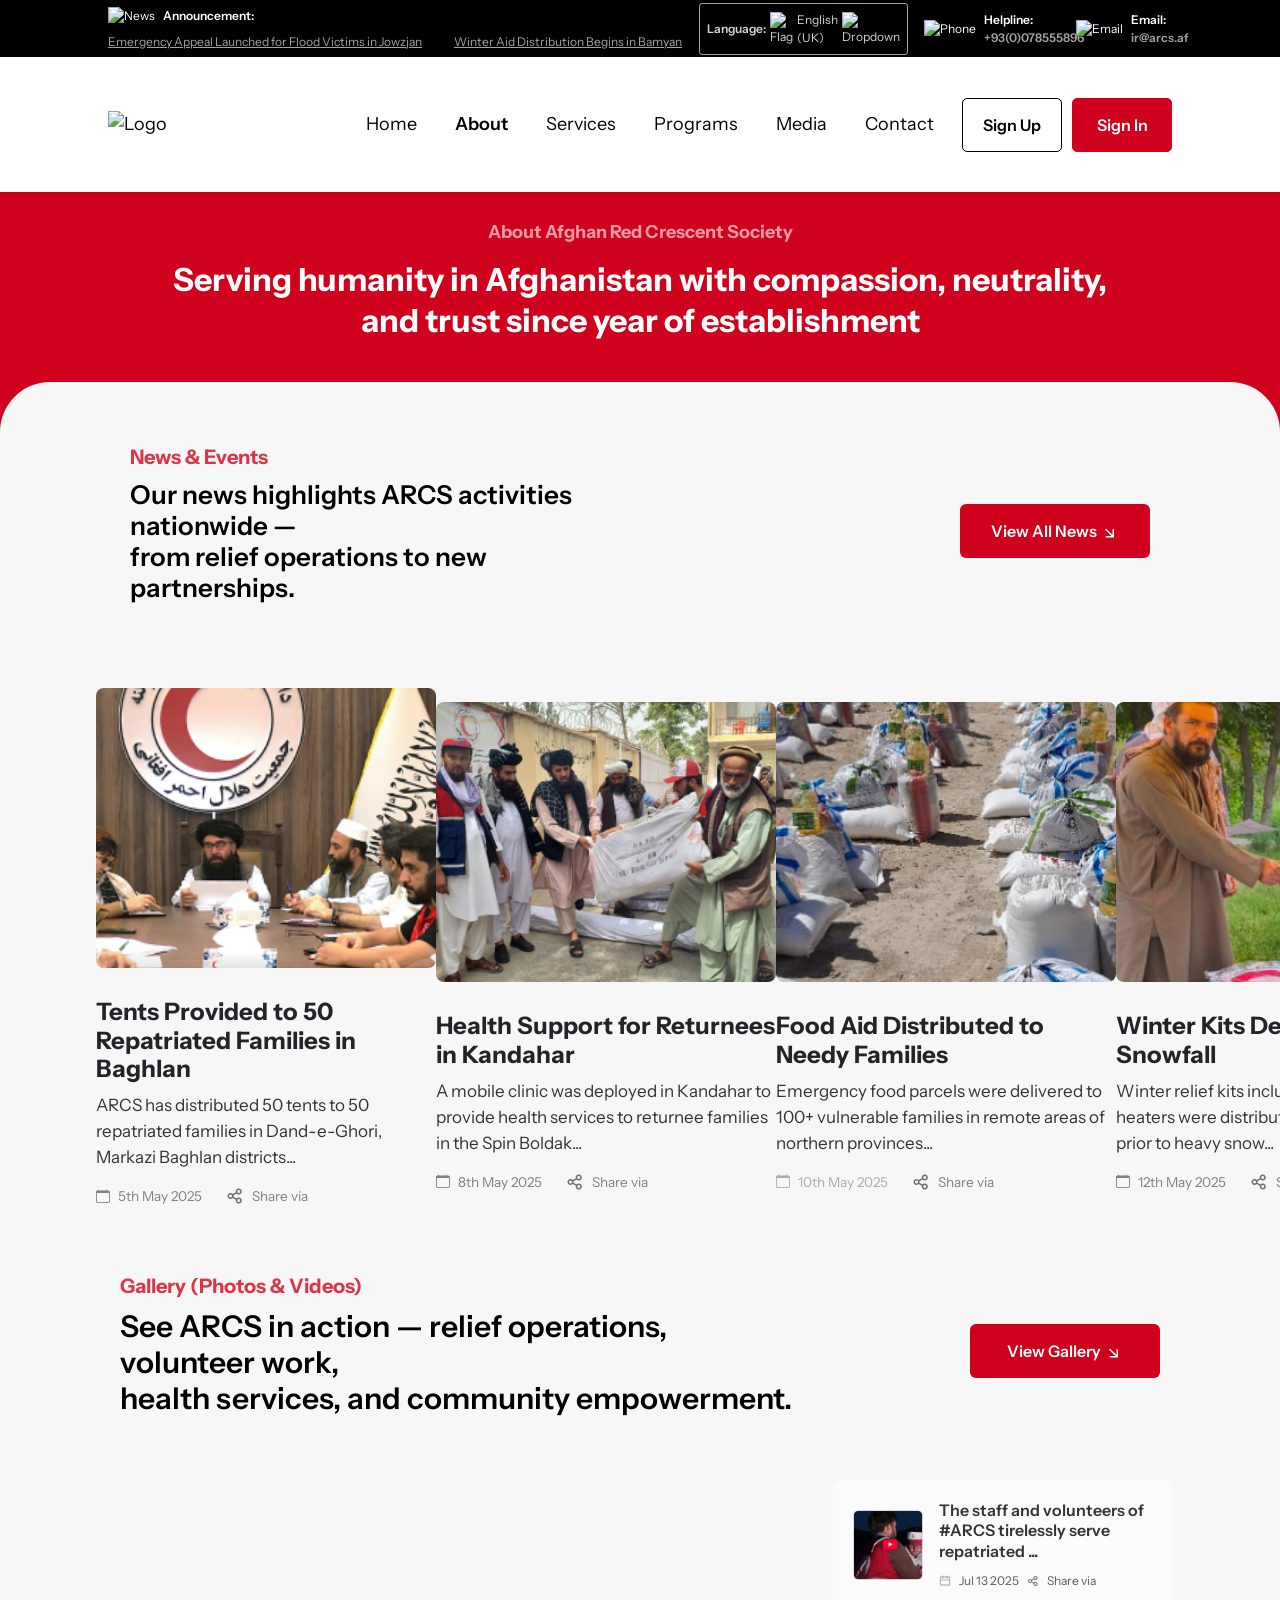
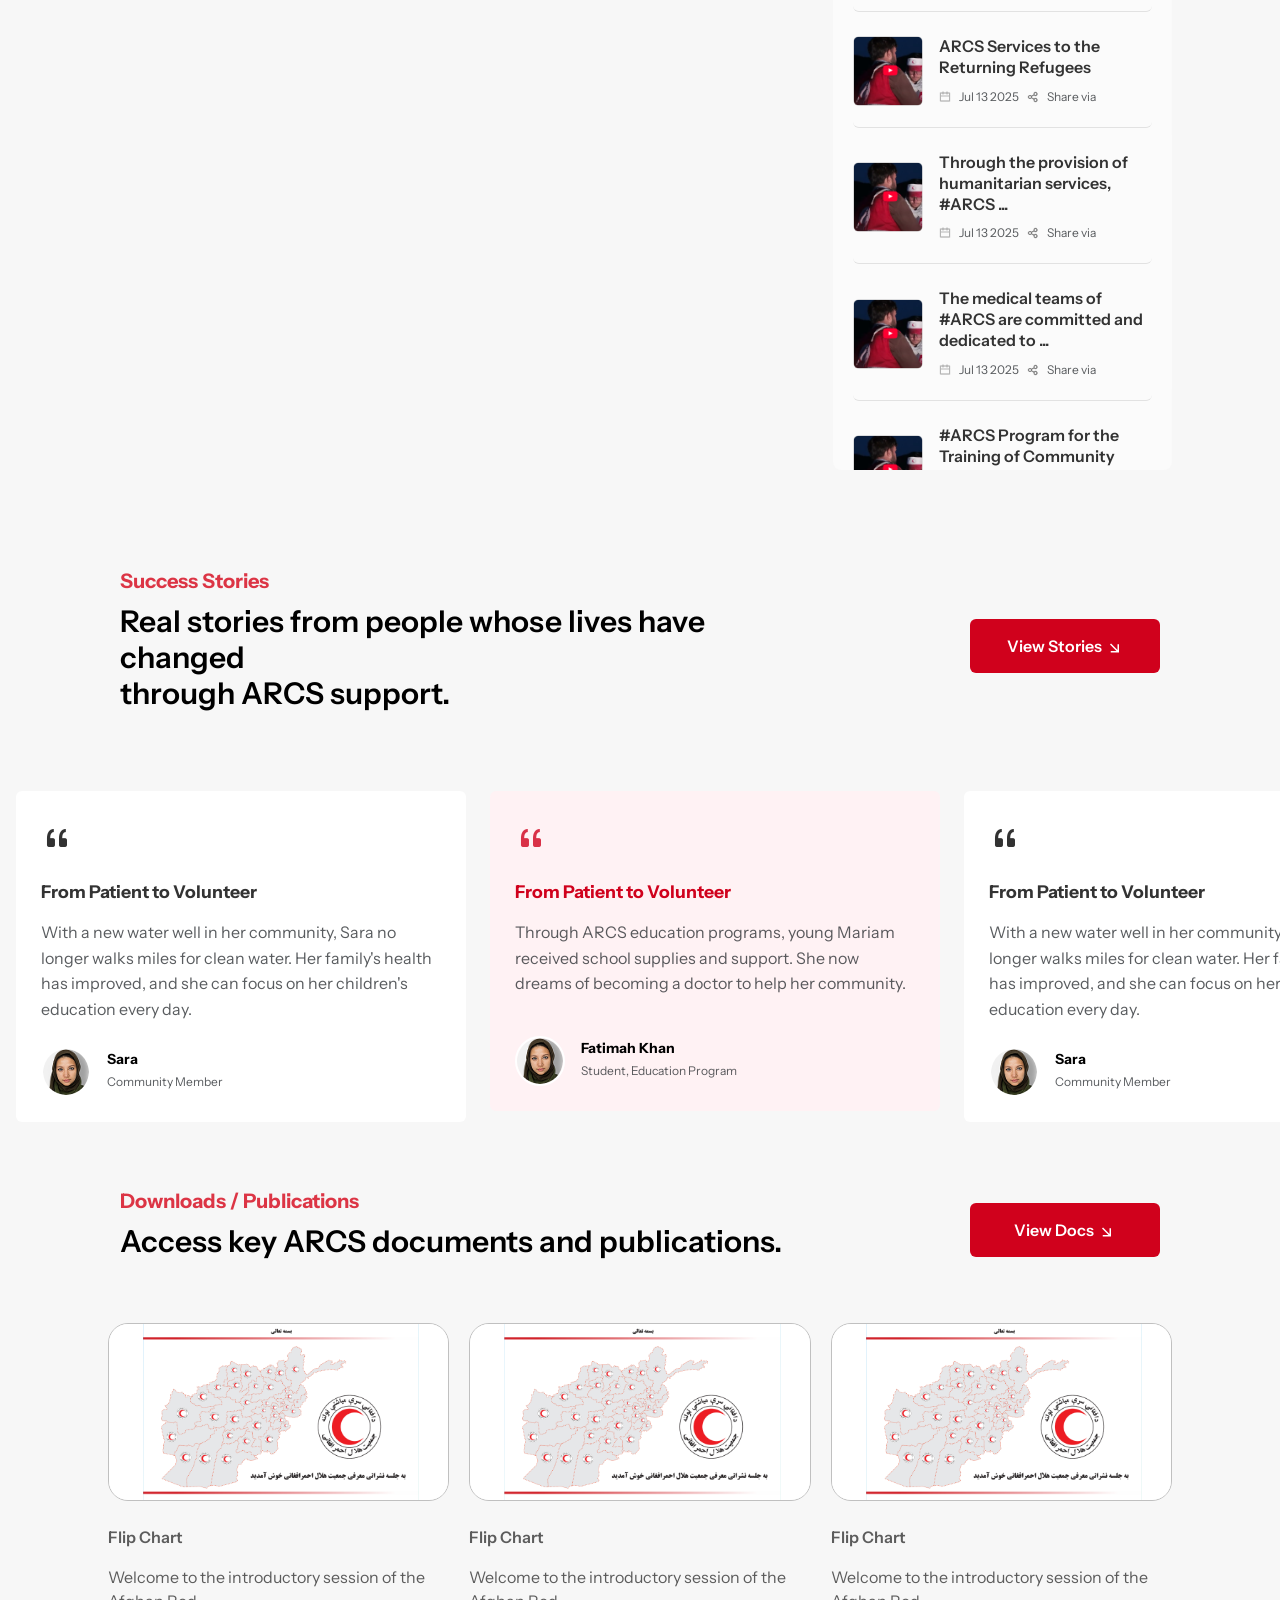
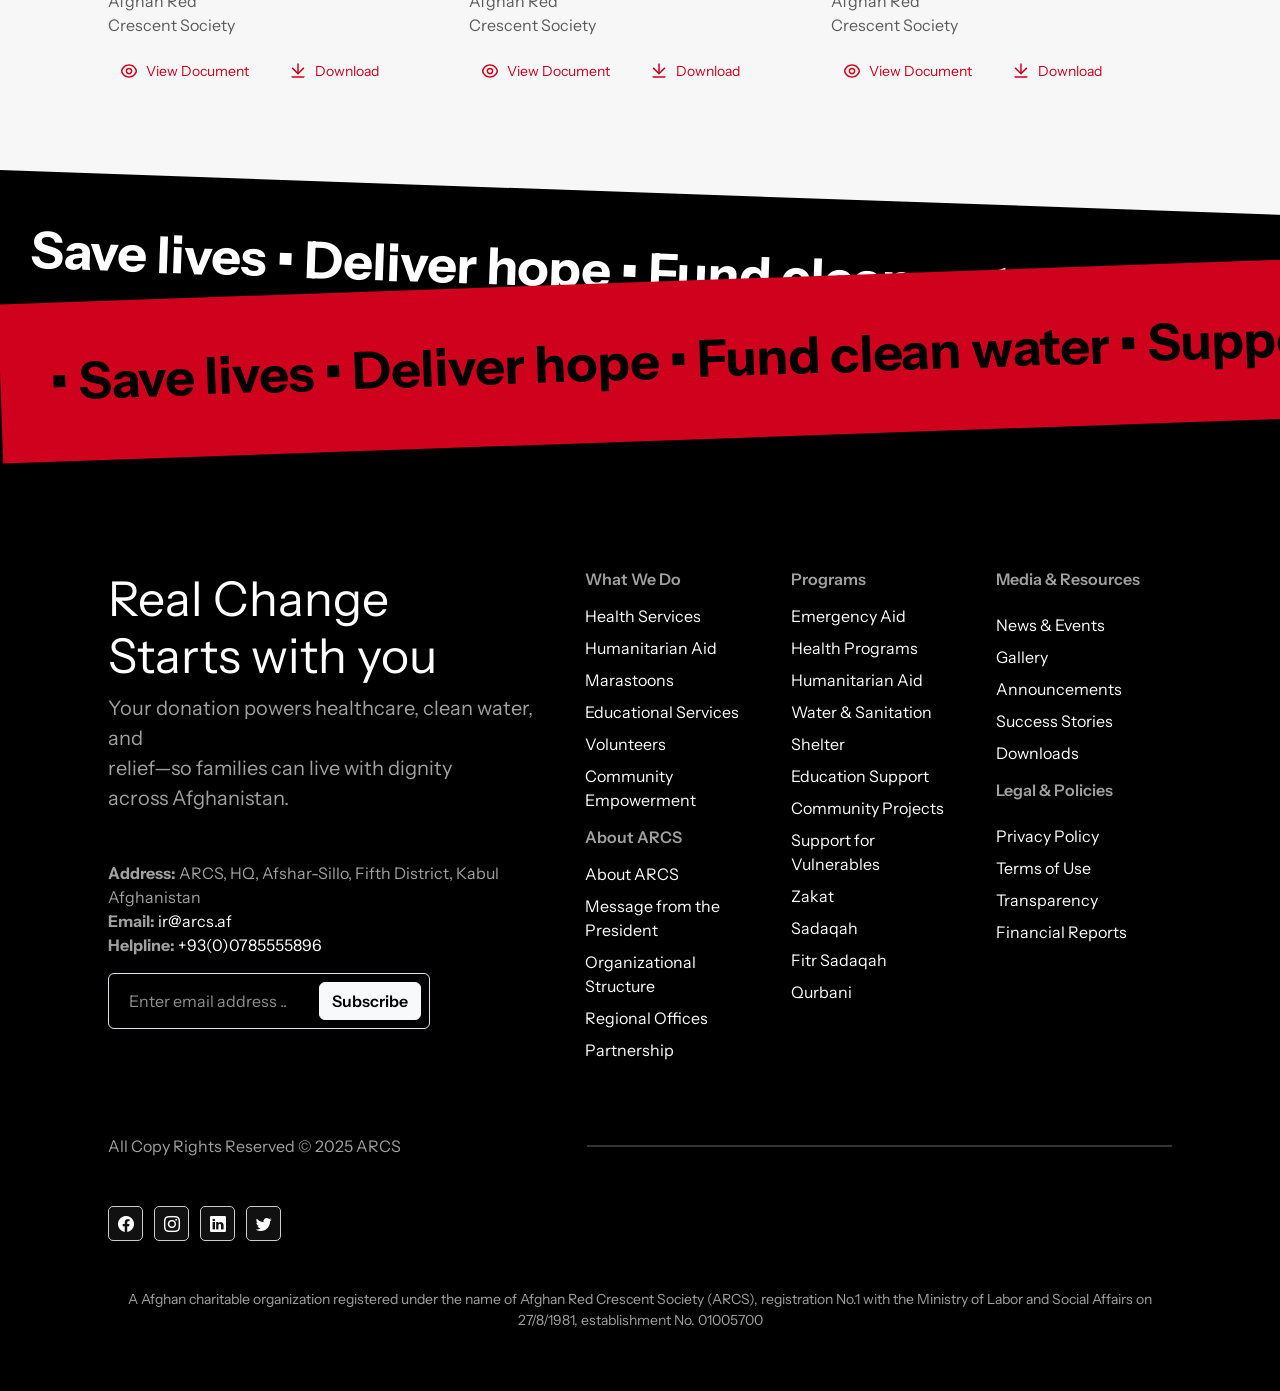
==== about/index.html @ 14c83dad "done" ====
<!DOCTYPE html>
<html lang="en">

<head>
    <meta charset="UTF-8">
    <meta name="viewport" content="width=device-width, initial-scale=1.0">
    <title>Media page</title>
    <link href="https://cdn.jsdelivr.net/npm/bootstrap@5.3.3/dist/css/bootstrap.min.css" rel="stylesheet" />
    <link href="https://cdn.jsdelivr.net/npm/bootstrap-icons@1.11.0/font/bootstrap-icons.css" rel="stylesheet" />
    <link rel="preconnect" href="https://fonts.googleapis.com" />
    <link rel="preconnect" href="https://fonts.gstatic.com" crossorigin />
    <link href="https://fonts.googleapis.com/css2?family=Instrument+Sans:ital,wght@0,400..700;1,400..700&display=swap"
        rel="stylesheet" />
    <link rel="stylesheet" href="style.css" />
</head>

<body>
    <!-- navbar starts here -->
    <!-- top black bar -->
    <div
      class="top-bar py-2 d-flex align-items-center justify-content-between text-white"
    >
      <div class="container">
        <div class="row align-items-center">
          <!-- Left - Announcements -->
          <div class="col-12 col-lg-7 mb-2 mb-lg-0">
            <div class="d-flex align-items-center flex-wrap gap-2">
              <img src="../icons/news.svg" alt="News" class="flex-shrink-0" />
              <span class="important flex-shrink-0">Announcement:</span>
              <div class="d-flex align-items-center flex-wrap gap-2">
                <a
                  class="text-decoration-underline text-nowrap"
                  style="color: #a2a2a2"
                  href="#"
                  >Emergency Appeal Launched for Flood Victims in Jowzjan</a
                >
                <img
                  src="../icons/Line 1.svg"
                  class="mx-2 d-none d-md-inline"
                  alt=""
                />
                <a
                  class="text-decoration-underline text-nowrap d-none d-md-inline"
                  style="color: #a2a2a2"
                  href="#"
                  >Winter Aid Distribution Begins in Bamyan</a
                >
              </div>
            </div>
          </div>

          <!-- Right - Contact & Language -->
          <div class="col-12 col-lg-5">
            <div
              class="d-flex flex-column flex-md-row justify-content-lg-end align-items-start align-items-md-center gap-2 gap-md-3"
            >
              <!-- Language Selector -->
              <div
                class="language dropdown-container d-flex align-items-center gap-1 order-1 order-md-1"
              >
                <span class="important">Language:</span>
                <img
                  src="../images/Flags.svg"
                  alt="Flag"
                  class="current-flag"
                />
                <span class="d-none d-sm-inline selected-language"
                  >English (UK)</span
                >
                <span class="d-sm-none selected-language-short">EN</span>
                <img
                  src="../icons/angle-down.svg"
                  alt="Dropdown"
                  class="dropdown-arrow"
                />

                <!-- Language Dropdown Options -->
                <div class="language-dropdown-options" style="display: none">
                  <div
                    class="language-option"
                    data-lang="en"
                    data-flag="../images/Flags.svg"
                    data-full="English (UK)"
                    data-short="EN"
                  >
                    <img src="../images/Flags.svg" alt="UK Flag" />
                    <span>English (UK)</span>
                  </div>
                  <div
                    class="language-option"
                    data-lang="en-us"
                    data-flag="../images/Flags.svg"
                    data-full="English (US)"
                    data-short="EN"
                  >
                    <img src="../images/Flags.svg" alt="US Flag" />
                    <span>English (US)</span>
                  </div>
                  <div
                    class="language-option"
                    data-lang="ps"
                    data-flag="../images/Flags.svg"
                    data-full="پښتو (Pashto)"
                    data-short="PS"
                  >
                    <img src="../images/Flags.svg" alt="Afghanistan Flag" />
                    <span>پښتو (Pashto)</span>
                  </div>
                  <div
                    class="language-option"
                    data-lang="fa"
                    data-flag="../images/Flags.svg"
                    data-full="فارسی (Dari)"
                    data-short="FA"
                  >
                    <img src="../images/Flags.svg" alt="Afghanistan Flag" />
                    <span>فارسی (Dari)</span>
                  </div>
                  <div
                    class="language-option"
                    data-lang="ar"
                    data-flag="../images/Flags.svg"
                    data-full="العربية (Arabic)"
                    data-short="AR"
                  >
                    <img src="../images/Flags.svg" alt="Arabic Flag" />
                    <span>العربية (Arabic)</span>
                  </div>
                  <div
                    class="language-option"
                    data-lang="ur"
                    data-flag="../images/Flags.svg"
                    data-full="اردو (Urdu)"
                    data-short="UR"
                  >
                    <img src="../images/Flags.svg" alt="Pakistan Flag" />
                    <span>اردو (Urdu)</span>
                  </div>
                </div>
              </div>

              <!-- Contact Info -->
              <div
                class="d-flex flex-column flex-sm-row gap-2 order-2 order-md-2"
              >
                <div class="d-flex align-items-center gap-2">
                  <img
                    src="../icons/phone.svg"
                    alt="Phone"
                    class="flex-shrink-0"
                  />
                  <span class="important">
                    <span class="d-none d-sm-inline">Helpline:</span>
                    <span class="d-sm-none">Tel:</span>
                    <span style="color: #a2a2a2">+93(0)078555896</span>
                  </span>
                </div>

                <div class="d-flex align-items-center gap-2">
                  <img
                    src="../icons/email.svg"
                    alt="Email"
                    class="flex-shrink-0"
                  />
                  <span class="important">
                    Email:
                    <span style="color: #a2a2a2">ir@arcs.af</span>
                  </span>
                </div>
              </div>
            </div>
          </div>
        </div>
      </div>
    </div>
    <!-- main navbar -->
    <nav class="navbar navbar-expand-lg bg-white shadow-sm">
      <div class="container">
        <!-- Left Logo -->
        <div class="navbar-container">
          <a class="navbar-brand" href="../index.html">
            <img src="../logos/main-logo.png" alt="Logo" height="65" />
          </a>

          <!-- Toggler (Mobile) -->
          <button
            class="navbar-toggler"
            type="button"
            data-bs-toggle="collapse"
            data-bs-target="#mainNavbar"
          >
            <span class="navbar-toggler-icon"></span>
          </button>

          <!-- Right Menu -->
          <div class="collapse navbar-collapse" id="mainNavbar">
            <ul class="navbar-nav" style="gap: 22px">
              <li class="nav-item">
                <a class="nav-link" href="../index.html">Home</a>
              </li>
              <li class="nav-item">
                <a class="nav-link fw-semibold" href="../about/index.html">About</a>
              </li>
              <li class="nav-item">
                <a class="nav-link" href="../services/index.html">Services</a>
              </li>
              <li class="nav-item">
                <a class="nav-link " href="../programs_list/index.html"
                  >Programs</a
                >
              </li>
              <li class="nav-item">
                <a class="nav-link " href="../media/index.html">Media</a>
              </li>
              <li class="nav-item">
                <a class="nav-link" href="#">Contact</a>
              </li>
            </ul>
            <div class="d-flex" style="gap: 10px; margin-left: 20px">
              <button class="sign-up-btn">Sign Up</button>
              <button class="sign-in-btn">Sign In</button>
            </div>
          </div>
        </div>
      </div>
    </nav>
    <!-- navbar ends here -->
    <!-- hero section starts here -->
    <section class="hero-section">
        <h2>About Afghan Red Crescent Society</h2>
        <h1>
          Serving humanity in Afghanistan with compassion, neutrality, <br>
and trust since year of establishment
        </h1>
        <div class="news-container">
            <div class="media-center-container">
                <div class="main container-fluid">
                    <div class="row align-items-center justify-content-between container mx-auto">
                        <!-- Left Text -->
                        <div class="col-md-6 " style="text-align: left;">
                            <span class="text-danger fw-bold" style="font-size: 20px;">News & Events</span>
                            <h2 class="fw-semibold mt-2 text-black" style="font-size: 32px;">
                                Our news highlights ARCS activities nationwide — <br> from relief operations to new
                                partnerships.
                            </h2>
                        </div>
                        <!-- Right Buttons -->
                        <div class="col-md-6 d-flex justify-content-md-end gap-2 mt-3 mt-md-0">
                            <button class="btn text-white-50 fw-semibold"
                                style="width: 190px; padding: 14px; background-color: #d0011c;">
                                <a href="../detail/index.html" class="text-decoration-none text-white">View All News
                                    <img src="../icons/arrow-right-down.svg" alt=""> </a>
                            </button>
                        </div>
                    </div>
                </div>
            </div>
    <div class="container-fluid card-container-wrapper">
      <div class="card-container">
        <!-- Card 1 -->
        <div class="card">
          <img src="../images/media-1.png" class="card-img-top" alt="News Image" />
          <div class="card-body">
            <h5 class="card-title">
              Tents Provided to 50 Repatriated Families in Baghlan
            </h5>
            <p class="card-text">
              ARCS has distributed 50 tents to 50 repatriated families in
              Dand-e-Ghori, Markazi Baghlan districts...
            </p>
            <div class="d-flex gap-4 small-text mt-3">
              <span class="d-flex align-items-center gap-2"><i class="bi bi-calendar"></i> 5th May 2025</span>
              <a href="#" class="text-decoration-none small-text d-flex gap-2 align-items-center"><img
                  src="../images/share.png" alt=""> Share via</a>
            </div>
          </div>
        </div>

        <!-- Duplicate the card content as needed -->

        <!-- Card 2 -->
        <div class="card">
          <img src="../images/Frame 60.png" class="card-img-top" alt="News Image" />
          <div class="card-body">
            <h5 class="card-title">Health Support for Returnees in Kandahar</h5>
            <p class="card-text">
              A mobile clinic was deployed in Kandahar to provide health
              services to returnee families in the Spin Boldak...
            </p>
            <div class="d-flex gap-4 small-text mt-3">
              <span class="d-flex align-items-center gap-2"><i class="bi bi-calendar"></i> 8th May 2025</span>
              <a href="#" class="text-decoration-none small-text d-flex gap-2 align-items-center"><img
                  src="../images/share.png" alt=""> Share via</a>
            </div>
          </div>
        </div>

        <!-- Card 3 -->
        <div class="card">
          <img src="../images/media-3.png" class="card-img-top" alt="News Image" />
          <div class="card-body">
            <h5 class="card-title">Food Aid Distributed to Needy Families</h5>
            <p class="card-text">
              Emergency food parcels were delivered to 100+ vulnerable families
              in remote areas of northern provinces...
            </p>
            <div class="d-flex gap-4 small-text mt-3 text-card">
              <span class="d-flex align-items-center gap-2"><i class="bi bi-calendar"></i> 10th May 2025</span>
              <a href="#" class="text-decoration-none small-text d-flex gap-2 align-items-center"><img
                  src="../images/share.png" alt=""> Share via</a>
            </div>
          </div>
        </div>

        <!-- Card 4 -->
        <div class="card">
          <img src="../images/media-4.png" class="card-img-top" alt="News Image" />
          <div class="card-body">
            <h5 class="card-title">Winter Kits Delivered Before Snowfall</h5>
            <p class="card-text">
              Winter relief kits including blankets and heaters were distributed
              in high-risk regions prior to heavy snow...
            </p>
            <div class="d-flex gap-4 small-text mt-3">
              <span class="d-flex align-items-center gap-2"><i class="bi bi-calendar"></i> 12th May 2025</span>
              <a href="#" class="text-decoration-none small-text d-flex gap-2 align-items-center"><img
                  src="../images/share.png" alt=""> Share via</a>
            </div>
          </div>
        </div>
      </div>
    </div>
            <div class="row align-items-center justify-content-between container mx-auto mt-5">
                <!-- Left Text -->
                <div class="col-md-8" style="text-align: left;">
                    <span class="text-danger fw-bold" style="font-size: 20px;">Gallery (Photos & Videos)</span>
                    <h2 class="fw-semibold mt-2 text-black" style="font-size: 32px;">
                        See ARCS in action — relief operations, volunteer work, <br> health services, and community
                        empowerment.
                    </h2>
                </div>
                <!-- Right Buttons -->
                <div class="col-md-4 d-flex justify-content-md-end gap-2 mt-3 mt-md-0">
                    <button class="btn text-white-50 fw-semibold"
                        style="width: 190px; padding: 14px; background-color: #d0011c;">
                        <a href="../detail/index.html" class="text-decoration-none text-white">View Gallery
                            <img src="../icons/arrow-right-down.svg" alt=""> </a>
                    </button>
                </div>
            </div>
         <!-- Video and Related Content Section -->
    <section class="video-section py-5">
      <div class="container">
        <div class="row g-4">
          <!-- Main Video -->
          <div class="col-lg-8 col-md-12 mb-4">
            <div class="video-container position-relative">
              <div class="ratio ratio-16x9">
                <iframe style="height: 555px" src=https://www.youtube.com/embed/42ul8XGl2P4?si=TTfXEh87MPwJ25SY?t=10 "
                  title=" YouTube video player" frameborder="0"
                  allow="accelerometer; autoplay; clipboard-write; encrypted-media; gyroscope; picture-in-picture; web-share"
                  referrerpolicy="strict-origin-when-cross-origin" allowfullscreen></iframe>
              </div>
            </div>
          </div>

          <!-- Related Videos Sidebar -->
          <div class="col-lg-4 col-md-12">
            <div class="related-videos">

              <!-- Video Items Container - Horizontal scroll on mobile -->
              <div class="video-items-container">
                <div class="d-lg-block d-flex flex-nowrap overflow-auto pb-2 video-res">
                  <!-- Video Item 1 -->
                  <div class="video-item d-flex mb-3 rounded flex-shrink-0 me-3 me-lg-0" style="min-width: 280px">
                    <div class="video-thumbnail me-3 flex-shrink-0">
                      <img src="../images/video-section.png" alt="ARCS Staff" class="rounded"
                        style="width: 83px; height: 83px; object-fit: cover" />
                    </div>
                    <div class="video-info flex-grow-1">
                      <h6 class="mb-1 fw-bold" style="font-size: 20px;">
                        The staff and volunteers of #ARCS tirelessly serve
                        repatriated ...
                      </h6>
                      <div class="d-flex align-items-center text-muted small">
                        <span class="me-2 d-flex align-items-center gap-2"><img src="../images/calendar2.png" alt="">
                          Jul
                          13
                          2025</span>
                        <span class="d-flex align-items-center gap-2"><img src="../images/share.png" alt=""> Share
                          via</span>
                      </div>
                    </div>
                  </div>

                  <!-- Video Item 2 -->
                  <div class="video-item d-flex mb-3 rounded flex-shrink-0 me-3 me-lg-0" style="min-width: 280px">
                    <div class="video-thumbnail me-3 flex-shrink-0">
                      <img src="../images/video-section.png" alt="ARCS Services" class="rounded"
                        style="width: 83px; height: 83px; object-fit: cover" />
                    </div>
                    <div class="video-info flex-grow-1">
                      <h6 class="mb-1 fw-bold" style="font-size: 20px;">
                        ARCS Services to the Returning Refugees
                      </h6>
                      <div class="d-flex align-items-center text-muted small">
                        <span class="me-2 d-flex align-items-center gap-2"><img src="../images/calendar2.png" alt="">
                          Jul
                          13
                          2025</span>
                        <span class="d-flex align-items-center gap-2"><img src="../images/share.png" alt=""> Share
                          via</span>
                      </div>
                    </div>
                  </div>

                  <!-- Video Item 3 -->
                  <div class="video-item d-flex mb-3 rounded flex-shrink-0 me-3 me-lg-0" style="min-width: 280px">
                    <div class="video-thumbnail me-3 flex-shrink-0">
                      <img src="../images/video-section.png" alt="Humanitarian Services" class="rounded"
                        style="width: 83px; height: 83px; object-fit: cover" />
                    </div>
                    <div class="video-info flex-grow-1">
                      <h6 class="mb-1 fw-bold" style="font-size: 20px;">
                        Through the provision of humanitarian services, #ARCS
                        ...
                      </h6>
                      <div class="d-flex align-items-center text-muted small">
                        <span class="me-2 d-flex align-items-center gap-2"><img src="../images/calendar2.png" alt="">
                          Jul
                          13
                          2025</span>
                        <span class="d-flex align-items-center gap-2"><img src="../images/share.png" alt=""> Share
                          via</span>
                      </div>
                    </div>
                  </div>

                  <!-- Video Item 4 -->
                  <div class="video-item d-flex mb-3 rounded flex-shrink-0 me-3 me-lg-0" style="min-width: 280px">
                    <div class="video-thumbnail me-3 flex-shrink-0">
                      <img src="../images/video-section.png" alt="Medical Teams" class="rounded"
                        style="width: 83px; height: 83px; object-fit: cover" />
                    </div>
                    <div class="video-info flex-grow-1">
                      <h6 class="mb-1 fw-bold" style="font-size: 20px;">
                        The medical teams of #ARCS are committed and dedicated
                        to ...
                      </h6>
                      <div class="d-flex align-items-center text-muted small">
                        <span class="me-2 d-flex align-items-center gap-2"><img src="../images/calendar2.png" alt="">
                          Jul
                          13
                          2025</span>
                        <span class="d-flex align-items-center gap-2"><img src="../images/share.png" alt=""> Share
                          via</span>
                      </div>
                    </div>
                  </div>

                  <!-- Video Item 5 -->
                  <div class="video-item d-flex mb-3 rounded flex-shrink-0 me-3 me-lg-0" style="min-width: 280px">
                    <div class="video-thumbnail me-3 flex-shrink-0">
                      <img src="../images/video-section.png" alt="ARCS Program" class="rounded"
                        style="width: 83px; height: 83px; object-fit: cover" />
                    </div>
                    <div class="video-info flex-grow-1">
                      <h6 class="mb-1 fw-bold" style="font-size: 20px;">
                        #ARCS Program for the Training of Community Health ...
                      </h6>
                      <div class="d-flex align-items-center text-muted small">
                        <span class="me-2 d-flex align-items-center gap-2"><img src="../images/calendar2.png" alt="">
                          Jul
                          13
                          2025</span>
                        <span class="d-flex align-items-center gap-2"><img src="../images/share.png" alt=""> Share
                          via</span>
                      </div>
                    </div>
                  </div>
                </div>
              </div>
            </div>
          </div>
        </div>
      </div>
    </section>
    <!-- Video and Related Content Section Ends Here -->
            <div class="row align-items-center justify-content-between container mx-auto mt-5">
                <!-- Left Text -->
                <div class="col-md-8" style="text-align: left;">
                    <span class="text-danger fw-bold" style="font-size: 20px;">Success Stories</span>
                    <h2 class="fw-semibold mt-2 text-black" style="font-size: 32px;">
                        Real stories from people whose lives have changed <br> through ARCS support.
                    </h2>
                </div>
                <!-- Right Buttons -->
                <div class="col-md-4 d-flex justify-content-md-end gap-2">
                    <button class="btn text-white-50 fw-semibold"
                        style="width: 190px; padding: 14px; background-color: #d0011c;">
                        <a href="../detail/index.html" class="text-decoration-none text-white">View Stories
                            <img src="../icons/arrow-right-down.svg" alt=""> </a>
                    </button>
                </div>
            </div>
            <div class="stories-container-wrapper mt-5">
                <div class="stories-container">
                    <!-- Story 3 -->
                    <div
                        class="story-card h-100 p-4 bg-white rounded d-flex align-items-start justify-content-between flex-column">
                        <div class="quote-icon mb-3">
                            <i class="bi bi-quote" style="font-size: 2rem"></i>
                        </div>
                        <h5 class="fw-bold mb-3">From Patient to Volunteer</h5>
                        <p class="text-muted mb-4 fs-5">
                            With a new water well in her community, Sara no longer walks miles
                            for clean water. Her family's health has improved, and she can
                            focus on her children's education every day.
                        </p>
                        <div class="d-flex align-items-center">
                            <div class="profile-img me-3">
                                <img src="../images/review.png" alt="Sara" class="rounded-circle"
                                    style="width: 50px; height: 50px; object-fit: cover" />
                            </div>
                            <div>
                                <h6 class="mb-0 fw-bold fs-5">Sara</h6>
                                <small class="text-muted">Community Member</small>
                            </div>
                        </div>
                    </div>

                    <!-- Story 4 -->
                    <div
                        class="story-card active-story h-100 p-4 bg-white rounded d-flex align-items-start justify-content-between flex-column">
                        <div>
                            <div class="quote-icon mb-3">
                                <i class="bi bi-quote" style="font-size: 2rem; color: #d0011c"></i>
                            </div>
                            <h5 class="fw-bold mb-3" style="color: #d0011c">
                                From Patient to Volunteer
                            </h5>
                            <p class="text-muted mb-4 fs-5">
                                Through ARCS education programs, young Mariam received school
                                supplies and support. She now dreams of becoming a doctor to
                                help her community.
                            </p>
                        </div>
                        <div class="d-flex align-items-center">
                            <div class="profile-img me-3">
                                <img src="../images/review.png" alt="Mariam" class="rounded-circle"
                                    style="width: 50px; height: 50px; object-fit: cover" />
                            </div>
                            <div>
                                <h6 class="mb-0 fw-bold fs-5">Fatimah Khan</h6>
                                <small class="text-muted">Student, Education Program</small>
                            </div>
                        </div>
                    </div>
                        <div
                        class="story-card h-100 p-4 bg-white rounded d-flex align-items-start justify-content-between flex-column">
                        <div class="quote-icon mb-3">
                            <i class="bi bi-quote" style="font-size: 2rem"></i>
                        </div>
                        <h5 class="fw-bold mb-3">From Patient to Volunteer</h5>
                        <p class="text-muted mb-4 fs-5">
                            With a new water well in her community, Sara no longer walks miles
                            for clean water. Her family's health has improved, and she can
                            focus on her children's education every day.
                        </p>
                        <div class="d-flex align-items-center">
                            <div class="profile-img me-3">
                                <img src="../images/review.png" alt="Sara" class="rounded-circle"
                                    style="width: 50px; height: 50px; object-fit: cover" />
                            </div>
                            <div>
                                <h6 class="mb-0 fw-bold fs-5">Sara</h6>
                                <small class="text-muted">Community Member</small>
                            </div>
                        </div>
                    </div>
                        <div
                        class="story-card h-100 p-4 bg-white rounded d-flex align-items-start justify-content-between flex-column">
                        <div class="quote-icon mb-3">
                            <i class="bi bi-quote" style="font-size: 2rem"></i>
                        </div>
                        <h5 class="fw-bold mb-3">From Patient to Volunteer</h5>
                        <p class="text-muted mb-4 fs-5">
                            With a new water well in her community, Sara no longer walks miles
                            for clean water. Her family's health has improved, and she can
                            focus on her children's education every day.
                        </p>
                        <div class="d-flex align-items-center">
                            <div class="profile-img me-3">
                                <img src="../images/review.png" alt="Sara" class="rounded-circle"
                                    style="width: 50px; height: 50px; object-fit: cover" />
                            </div>
                            <div>
                                <h6 class="mb-0 fw-bold fs-5">Sara</h6>
                                <small class="text-muted">Community Member</small>
                            </div>
                        </div>
                    </div>
                </div>
            </div>
            <div class="row align-items-center justify-content-between container mx-auto mt-5">
                <!-- Left Text -->
                <div class="col-md-8" style="text-align: left;">
                    <span class="text-danger fw-bold" style="font-size: 20px;">Downloads / Publications</span>
                    <h2 class="fw-semibold mt-2 text-black" style="font-size: 32px;">
                        Access key ARCS documents and publications.
                    </h2>
                </div>
                <!-- Right Buttons -->
                <div class="col-md-4 d-flex justify-content-md-end gap-2 ">
                    <button class="btn text-white-50 fw-semibold"
                        style="width: 190px; padding: 14px; background-color: #d0011c;">
                        <a href="../detail/index.html" class="text-decoration-none text-white">View Docs
                            <img src="../icons/arrow-right-down.svg" alt=""> </a>
                    </button>
                </div>
            </div>
            <div class="downloads-container container d-flex justify-content-between mt-5" style="text-align: left;">
                <div class="downloads-card">
                    <img src="../images/downloads-1.png" alt="">
                    <p class="fw-semibold mt-4" style="font-size: 20px;color: #5C5C5C;">Flip Chart</p>
                    <p style="font-size: 18px;color: #5C5C5C;">Welcome to the introductory session of the Afghan Red
                        <br> Crescent
                        Society
                    </p>
                    <div class="d-flex gap-3">
                        <button class="bg-transparent border-0 d-flex align-items-center gap-2"
                            style="color: #d0011c;"><img src="../icons/eye.svg" alt=""> View Document</button>
                        <button class="bg-transparent border-0 d-flex align-items-center gap-2"
                            style="color: #d0011c;"><img src="../icons/download2.svg" alt=""> Download</button>
                    </div>
                </div>
                <div class="downloads-card">
                    <img src="../images/downloads-1.png" alt="">
                    <p class="fw-semibold mt-4" style="font-size: 20px;color: #5C5C5C;">Flip Chart</p>
                    <p style="font-size: 18px;color: #5C5C5C;">Welcome to the introductory session of the Afghan Red
                        <br> Crescent
                        Society
                    </p>
                    <div class="d-flex gap-3">
                        <button class="bg-transparent border-0 d-flex align-items-center gap-2"
                            style="color: #d0011c;"><img src="../icons/eye.svg" alt=""> View Document</button>
                        <button class="bg-transparent border-0 d-flex align-items-center gap-2"
                            style="color: #d0011c;"><img src="../icons/download2.svg" alt=""> Download</button>
                    </div>
                </div>
                <div class="downloads-card">
                    <img src="../images/downloads-1.png" alt="">
                    <p class="fw-semibold mt-4" style="font-size: 20px;color: #5C5C5C;">Flip Chart</p>
                    <p style="font-size: 18px;color: #5C5C5C;">Welcome to the introductory session of the Afghan Red
                        <br> Crescent
                        Society
                    </p>
                    <div class="d-flex gap-3">
                        <button class="bg-transparent border-0 d-flex align-items-center gap-2"
                            style="color: #d0011c;"><img src="../icons/eye.svg" alt=""> View Document</button>
                        <button class="bg-transparent border-0 d-flex align-items-center gap-2"
                            style="color: #d0011c;"><img src="../icons/download2.svg" alt=""> Download</button>
                    </div>
                </div>
            </div>
        </div>
    </section>
    <!-- hero section ends here -->
    <!-- footer section starts here -->
    <footer>
        <div class="black">
            <p class="fw-bolder">
                Save lives • Deliver hope • Fund clean water • Support
            </p>
        </div>
        <div class="red">
            <p class="fw-bolder">
                • Save lives • Deliver hope • Fund clean water • Support
            </p>
        </div>
        <div class="container">
            <div class="row gap-4 mb-5">
                <!-- Left Text -->
                <div class="col-lg-5 mb-4 h-100">
                    <h3 class="fw-normal fs-48">
                        Real Change <br />
                        Starts with you
                    </h3>
                    <p class="fs-5 mb-1" style="color: #a0a0a0">
                        Your donation powers healthcare, clean water, and <br />
                        relief—so families can live with dignity<br />
                        across Afghanistan.
                    </p>
                    <div class="mt-5">
                        <p style="color: #a0a0a0">
                            <strong>Address:</strong> ARCS, HQ, Afshar-Sillo, Fifth
                            District, Kabul Afghanistan
                        </p>
                        <p><strong style="color: #a0a0a0">Email:</strong> ir@arcs.af</p>
                        <p>
                            <strong style="color: #a0a0a0">Helpline:</strong>
                            +93(0)0785555896
                        </p>
                    </div>
                    <form class="d-flex mt-3 border p-2 rounded w-75">
                        <input type="email" class="form-control border-0 bg-transparent text-light subscribe-input f-in"
                            placeholder="Enter email address .." />
                        <button class="btn btn-light ms-2 fw-semibold">Subscribe</button>
                    </form>
                </div>

                <!-- Links -->
                <div class="col-lg-2 col-md-6">
                    <div class="mb-8">
                        <h5>What We Do</h5>
                        <ul class="list-unstyled">
                            <li class="mt-2"><a href="#">Health Services</a></li>
                            <li class="mt-2"><a href="#">Humanitarian Aid</a></li>
                            <li class="mt-2"><a href="#">Marastoons</a></li>
                            <li class="mt-2"><a href="#">Educational Services</a></li>
                            <li class="mt-2"><a href="#">Volunteers</a></li>
                            <li class="mt-2"><a href="#">Community Empowerment</a></li>
                        </ul>
                    </div>

                    <div class="mb-4">
                        <h5>About ARCS</h5>
                        <ul class="list-unstyled">
                            <li class="mt-2"><a href="#">About ARCS</a></li>
                            <li class="mt-2"><a href="#">Message from the President</a></li>
                            <li class="mt-2"><a href="#">Organizational Structure</a></li>
                            <li class="mt-2"><a href="#">Regional Offices</a></li>
                            <li class="mt-2"><a href="#">Partnership</a></li>
                        </ul>
                    </div>
                </div>

                <div class="col-lg-2 col-md-6 mb-4">
                    <h5>Programs</h5>
                    <ul class="list-unstyled">
                        <li class="mt-2"><a href="#">Emergency Aid</a></li>
                        <li class="mt-2"><a href="#">Health Programs</a></li>
                        <li class="mt-2"><a href="#">Humanitarian Aid</a></li>
                        <li class="mt-2"><a href="#">Water & Sanitation</a></li>
                        <li class="mt-2"><a href="#">Shelter</a></li>
                        <li class="mt-2"><a href="#">Education Support</a></li>
                        <li class="mt-2"><a href="#">Community Projects</a></li>
                        <li class="mt-2"><a href="#">Support for Vulnerables</a></li>
                        <li class="mt-2"><a href="#">Zakat</a></li>
                        <li class="mt-2"><a href="#">Sadaqah</a></li>
                        <li class="mt-2"><a href="#">Fitr Sadaqah</a></li>
                        <li class="mt-2"><a href="#">Qurbani</a></li>
                    </ul>
                </div>

                <div class="col-lg-2 col-md-6">
                    <h5 class="mb-4">Media & Resources</h5>
                    <ul class="list-unstyled mb-8">
                        <li class="mt-2"><a href="#">News & Events</a></li>
                        <li class="mt-2"><a href="#">Gallery</a></li>
                        <li class="mt-2"><a href="#">Announcements</a></li>
                        <li class="mt-2"><a href="#">Success Stories</a></li>
                        <li class="mt-2"><a href="#">Downloads</a></li>
                    </ul>
                    <h5 class="mb-4">Legal & Policies</h5>
                    <ul class="list-unstyled">
                        <li class="mt-2"><a href="#">Privacy Policy</a></li>
                        <li class="mt-2"><a href="#">Terms of Use</a></li>
                        <li class="mt-2"><a href="#">Transparency</a></li>
                        <li class="mt-2"><a href="#">Financial Reports</a></li>
                    </ul>
                </div>
            </div>

            <!-- Bottom -->
            <div class="footer-bottom d-flex justify-content-between align-items-center flex-wrap mt-">
                <div class="d-flex w-100 align-items-center justify-content-between flex-wrap gap-5">
                    <p class="mb-0" style="color: #a0a0a0">
                        All Copy Rights Reserved © 2025 ARCS
                    </p>
                    <div class="footer-bottom-line"></div>
                    <div class="social-icons">
                        <a href="#"><i class="bi bi-facebook"></i></a>
                        <a href="#"><i class="bi bi-instagram"></i></a>
                        <a href="#"><i class="bi bi-linkedin"></i></a>
                        <a href="#"><i class="bi bi-twitter"></i></a>
                    </div>
                </div>
            </div>
            <p style="color: #a0a0a0" class="mt-5 small text-center">
                A Afghan charitable organization registered under the name of Afghan
                Red Crescent Society (ARCS), registration No.1 with the Ministry of
                Labor and Social Affairs on 27/8/1981, establishment No. 01005700
            </p>
        </div>
    </footer>
    <!-- footer section ends here -->
</body>

</html>
---- about/style.css ----
body {
  overflow-x: hidden;
  font-family: "Instrument Sans", sans-serif;
  background-color: #f7f7f7;
}
/* Base container responsive settings */

.container {
  max-width: 85% !important;
}

/* navbar and top bar styling starts */
.top-bar {
  height: 57px;
  background: #000;
  font-size: 14px;
}

.top-bar a {
  color: rgb(165, 159, 159);
  text-decoration: none;
}

.important {
  font-weight: 600;
  font-family: "Instrument Sans", sans-serif;
}

.language {
  border: 1px solid rgb(165, 159, 159);
  border-radius: 3px;
  padding: 7px;
  cursor: pointer;
  color: rgb(216, 210, 210);
  position: relative;
}

.language-dropdown-options {
  position: absolute;
  top: 100%;
  left: 0;
  right: 0;
  background: white;
  border: 1px solid #ddd;
  border-radius: 5px;
  box-shadow: 0 4px 6px rgba(0, 0, 0, 0.1);
  z-index: 1000;
  max-height: 250px;
  overflow-y: auto;
  margin-top: 2px;
}

.language-option {
  padding: 10px 12px;
  cursor: pointer;
  border-bottom: 1px solid #f0f0f0;
  transition: background-color 0.2s ease;
  display: flex;
  align-items: center;
  gap: 8px;
  color: #333;
}

.language-option:hover {
  background-color: #f8f9fa;
}

.language-option:last-child {
  border-bottom: none;
}

.language-option img {
  width: 20px;
  height: auto;
  flex-shrink: 0;
}

.dropdown-arrow {
  transition: transform 0.3s ease;
}

.language.active .dropdown-arrow {
  transform: rotate(180deg);
}

.sign-up-btn {
  padding: 14px 14px;
  width: 100px;
  border-radius: 5px;
  font-size: 16px;
  font-weight: 600;
  background: transparent;
  border: 1px solid #000;
  transition: 0.3s;
}

.sign-up-btn:hover {
  background-color: #000;
  color: #fff;
}

.navbar-nav {
  display: flex;
}

.sign-in-btn {
  width: 100px;
  padding: 14px 14px;
  font-size: 16px;
  border-radius: 5px;
  font-weight: 600;
  background: #d0011c;
  border: none;
  border: 1px solid #d0011c;
  color: #fff;
  transition: 0.3s;
}

.sign-in-btn:hover {
  background-color: #b0031a;
}

.navbar-container {
  display: flex;
  align-items: center;
  width: 100%;
  justify-content: space-between;
}

#mainNavbar {
  max-width: fit-content;
}

.navbar {
  height: 135px !important;
  width: 100%;
}

.navbar a {
  font-size: 18px !important;
  color: black;
  letter-spacing: 0px;
}

/* navbar and top bar styling ends */

/* Hero Section Responsive */

.hero-section {
  background-color: #d0011c;
  color: white;
  text-align: center;
  padding: 30px 0 0 0;
}

.hero-section h2 {
  font-size: 18px;
  font-weight: 700;
  color: #ffffff99;
  margin-bottom: 15px;
}

.hero-section h1 {
  font-size: 28px;
  font-weight: 700;
  color: #ffffff;
  line-height: 1.3;
  padding: 0 20px;
}

/* News Container Responsive */

.media-center-container {
  height: 230px;
  padding: 60px 0 60px 0;
}

.news-container {
  background-color: #f7f7f7;
  width: 100%;
  text-align: left;
  color: black;
  border-top-left-radius: 50px;
  border-top-right-radius: 50px;
  margin-top: 40px;
  padding-bottom: 50px;
}

.card-container-wrapper {
  position: relative;
  overflow: hidden;
  padding: 1rem 0;
}

.card-container {
  width: 85%;
  margin: 0 auto;
  display: flex;
  align-items: center;
  justify-content: space-between;
}

.card-body {
  padding: 30px 0 0 0 !important;
}

.card-container::-webkit-scrollbar {
  display: none;
}

.card {
  flex: 0 0 auto;
  scroll-snap-align: start;
  width: 300px;
  border: none;
  border-radius: 8px;
  background-color: transparent !important;
}

.card-img-top {
  width: 100%;
  height: 300px;
  object-fit: cover;
  border-radius: 8px;
}

.card .card-text {
  font-size: 17px;
  color: #333333;
  line-height: 26px;
}

.small-text {
  font-size: 0.85rem;
  color: gray;
}

.card-title {
  font-size: 24px !important;
  font-weight: bold;
}

.card-container-wrapper::before,
.card-container-wrapper::after {
  content: "";
  position: absolute;
  top: 0;
  width: 10vw;
  height: 100%;
  z-index: 1;
  pointer-events: none;
}

.text-card span {
  color: #ababab;
}

/* Video Section Styles */

.video-container iframe {
  border-radius: 8px;
}

.related-videos {
  background-color: #fbfbfb;
  border-radius: 8px;
  padding: 20px;
  height: 560px;
  overflow-y: scroll;
  width: 100%;
}

.related-videos::-webkit-scrollbar {
  display: none;
}

.video-item {
  transition: all 0.3s ease;
  cursor: pointer;
  border-bottom: 1px solid #e2e2e2;
  align-items: center;
  padding-bottom: 21px;
}

.video-thumbnail img {
  transition: border-color 0.3s ease;
}

.video-item:hover .video-thumbnail img {
  border-color: #d0011c;
}

.video-info h6 {
  color: #333;
  font-size: 18px;
  font-weight: bold;
  line-height: 1.3;
  transition: color 0.3s ease;
  margin-bottom: 15px;
}
.video-info div {
  margin-top: 10px;
}

.video-info div span {
  font-size: 12px;
}
.video-info div img {
  width: 12px;
  height: 12px;
}

.video-item:hover .video-info h6 {
  color: #d0011c;
}

/* video section style ends here */
/* Stories Section Responsive */
.story-card {
  flex: 0 0 auto;
  scroll-snap-align: start;
  width: 400px;
  min-height: 320px;
  transition: all 0.3s ease;
  background-color: #ffffff !important;
  border-radius: 20px;
  text-align: left;
  padding: 25px !important;
}

.active-story {
  background-color: #fff2f4 !important;
}

.story-card .quote-icon {
  opacity: 0.8;
}

.story-card h6.text-danger {
  color: #d0011c !important;
  font-size: 0.9rem;
  text-transform: uppercase;
  letter-spacing: 0.5px;
}

.story-card h5 {
  color: #333;
  font-size: 1.1rem;
  line-height: 1.4;
}

.story-card p {
  font-size: 0.9rem;
  line-height: 1.6;
}

.profile-img img {
  border: 2px solid #fff;
  transition: border-color 0.3s ease;
}

.story-card:hover .profile-img img {
  border-color: #d0011c;
}

.stories-section {
  position: relative;
}

.stories-container-wrapper {
  position: relative;
  overflow: hidden;
  padding: 1rem 0;
}

.stories-container {
  width: 100%;
  display: flex;
  gap: 1.5rem;
  overflow-x: auto;
  padding: 0 1rem;
}

.stories-container::-webkit-scrollbar {
  display: none;
}

/* Downloads Section Responsive */
.downloads-container {
  display: flex;
  justify-content: space-between;
  gap: 20px;
  text-align: left;
}

.downloads-card {
  width: 33.33%;
}
.downloads-card img:first-child {
  width: 100%;
  border: 1px solid #c0c0c0;
  border-radius: 20px;
}
.downloads-card button img {
  border: none !important;
  width: auto !important;
}

.downloads-card button {
  font-size: 14px;
  padding: 8px 12px;
  border-radius: 5px;
  transition: all 0.3s ease;
}

.downloads-card p {
  font-size: 16px !important;
}

/* footer section style starts here */

footer {
  background-color: #000;
  color: #fff;
  position: relative;
  padding: 290px 0 60px;
  margin-top: 140px;
}

footer h5 {
  font-size: 16px;
  font-weight: 600;
  margin-bottom: 15px;
  color: #a0a0a0;
}

footer p,
footer a {
  color: #fff;
  font-size: 16px;
  text-decoration: none;
  margin-bottom: 0;
}

footer a:hover {
  color: #fff;
}

.subscribe-input {
  border-radius: 0;
  border: 1px solid #ccc;
}

.social-icons a {
  display: inline-block;
  width: 35px;
  height: 35px;
  background: #111;
  border: 1px solid #ccc;
  margin-right: 8px;
  text-align: center;
  line-height: 35px;
  border-radius: 5px;
  color: #fff;
}

.footer-bottom-line {
  width: 55%;
  height: 2px;
  background-color: #333;
}

.footer-bottom {
  font-size: 13px;
  color: #aaa;
}

.f-in::placeholder {
  color: #8f8f8f;
}

.fs-48 {
  font-size: 48px;
}

.black {
  width: 110%;
  position: absolute;
  background-color: black;
  height: 9.9375rem;
  display: flex;
  top: -86px;
  left: -20px;
  align-items: center;
  justify-content: flex-start;
  padding-left: 50px;
  transform: rotate(2deg);
  transform-origin: center;
}

.black p {
  font-size: 4vw;
  color: white;
}
.red {
  width: 110%;
  background-color: #d0011c;
  height: 9.9375rem;
  display: flex;
  align-items: center;
  justify-content: flex-start;
  padding-left: 50px;
  position: absolute;
  top: 0;
  z-index: 1;
  transform: rotate(-2deg);
  transform-origin: center;
}

.red p {
  font-size: 4vw;
  color: black;
}

.hv-fw {
  transition: 0.2s;
  color: #000;
}
.hv-fw:hover {
  font-weight: 600;
}

/* footer section style ends here */

/* Large Desktop Screens (1400px and up) */
@media (min-width: 1400px) {
  .hero-section h1 {
    font-size: 36px;
  }

  .fs-48 {
    font-size: 48px;
  }

  .card {
    width: 360px;
  }

  .story-card {
    width: 500px;
  }
}

@media (max-width: 1550px) {
  .story-card p {
    font-size: 16px !important;
  }
  .story-card h6 {
    font-size: 14px !important;
  }
  .story-card small {
    font-size: 12px !important;
  }
  .container {
    max-width: 85%;
  }
  .top-bar {
    font-size: 12px;
  }
  .card-container-wrapper {
    margin-top: 60px;
  }
  .card {
    width: 280px;
  }
  .card-img-top {
    height: 280px;
  }
  .video-item {
    margin-bottom: 1.5rem !important;
  }
  .col-md-8 h2 {
    font-size: 30px !important;
  }
  .video-info h6 {
    font-weight: 600 !important;
    font-size: 16px !important;
    margin-bottom: 10px !important;
  }
  .main h2 {
    font-size: 26px !important;
  }
  .media-container {
    justify-content: space-between;
  }
  .hero-section h1 {
    font-size: 32px !important;
  }
  .video-thumbnail img {
    width: 70px !important;
    height: 70px !important;
  }
  .video-container iframe {
    height: 490px !important;
  }
  .related-videos {
    height: 590px;
  }
  .card-text {
    font-size: 14px;
  }
  .card-title {
    font-size: 20px;
  }
  .progress_con h2 {
    font-size: 35px !important;
  }
  .btn-donate {
    display: flex;
    align-items: center;
    justify-content: center;
    padding: 13px 8px;
  }
  .btn-donate a {
    font-size: 14px;
  }
}

/* Desktop Screens (1200px to 1399px) */
@media (min-width: 1200px) and (max-width: 1399px) {
  .hero-section h1 {
    font-size: 36px;
  }

  .card {
    width: 340px;
  }

  .story-card {
    width: 450px;
  }
}

/* Large Tablets/Small Desktop (992px to 1199px) */
@media (min-width: 992px) and (max-width: 1199px) {
  .container {
    max-width: 960px;
  }

  .hero-section h1 {
    font-size: 32px;
  }

  .navbar {
    min-height: 100px;
  }

  .card {
    width: 300px;
  }

  .story-card {
    width: 400px;
  }

  .downloads-card {
    min-width: 250px;
  }
}

/* Tablets (768px to 991px) */
@media (min-width: 768px) and (max-width: 991px) {
  .container {
    max-width: 720px;
    padding: 0 20px;
  }

  .hero-section h1 {
    font-size: 28px;
  }

  .hero-section h2 {
    font-size: 20px;
  }

  .main {
    padding: 40px 0 25px 0;
  }

  .news-container {
    border-top-left-radius: 40px;
    border-top-right-radius: 40px;
  }

  .main {
    border-top-left-radius: 40px;
    border-top-right-radius: 40px;
  }

  .card {
    width: 280px;
  }

  .card-img-top {
    height: 200px;
  }

  .card-title {
    font-size: 20px !important;
  }

  .story-card {
    width: 350px;
    min-height: 300px;
  }

  .downloads-container {
    justify-content: center;
  }

  .downloads-card {
    min-width: 220px;
    max-width: 300px;
  }

  .fs-48 {
    font-size: 32px;
  }

  .black,
  .red {
    height: 70px;
    top: -50px;
  }

  .black p,
  .red p {
    font-size: 4vw;
  }

  footer {
    padding: 150px 0 40px;
  }
}

/* Mobile Landscape/Small Tablets (576px to 767px) */
@media (min-width: 576px) and (max-width: 767px) {
  .container {
    max-width: 540px;
    padding: 0 15px;
  }

  .top-bar {
    font-size: 12px;
  }

  .hero-section {
    padding: 25px 0 0 0;
  }

  .hero-section h1 {
    font-size: 24px;
    padding: 0 15px;
  }

  .hero-section h2 {
    font-size: 14px;
  }

  .news-container {
    border-top-left-radius: 30px;
    border-top-right-radius: 30px;
    margin-top: 30px;
  }

  .main {
    border-top-left-radius: 30px;
    border-top-right-radius: 30px;
    padding: 30px 0 20px 0;
  }

  .media-center-container {
    min-height: 150px;
  }

  .card {
    width: 260px;
  }

  .card-img-top {
    height: 180px;
  }

  .card-title {
    font-size: 18px !important;
  }

  .card-text {
    font-size: 14px;
  }

  .story-card {
    width: 320px;
    min-height: 280px;
    padding: 20px !important;
  }

  .story-card h5 {
    font-size: 1rem;
  }

  .story-card p {
    font-size: 0.85rem;
  }

  .video-item h6 {
    font-size: 14px !important;
  }

  .downloads-container {
    flex-direction: column;
    align-items: center;
  }

  .downloads-card {
    min-width: 100%;
    max-width: 400px;
  }

  .fs-48 {
    font-size: 28px;
  }

  .navbar {
    min-height: 70px;
  }

  .sign-up-btn,
  .sign-in-btn {
    width: 80px;
    padding: 10px 8px;
    font-size: 12px;
  }

  footer {
    padding: 120px 0 30px;
    overflow: hidden;
  }

  .black,
  .red {
    height: 60px;
    top: -45px;
  }

  .black p,
  .red p {
    font-size: 5vw;
  }
}

/* Mobile Portrait (up to 575px) */
@media (max-width: 575px) {
  .container {
    max-width: 100%;
    padding: 0 10px;
  }

  .top-bar {
    font-size: 11px;
    padding: 8px 0;
  }

  .hero-section {
    padding: 20px 0 0 0;
  }

  .hero-section h1 {
    font-size: 20px;
    padding: 0 10px;
  }

  .hero-section h2 {
    font-size: 14px;
  }

  .news-container {
    border-top-left-radius: 25px;
    border-top-right-radius: 25px;
    margin-top: 25px;
    padding-bottom: 30px;
  }

  .main {
    border-top-left-radius: 25px;
    border-top-right-radius: 25px;
    padding: 25px 0 15px 0;
  }

  .media-center-container {
    min-height: 120px;
  }

  .card {
    width: 240px;
  }

  .card-img-top {
    height: 160px;
  }

  .card-title {
    font-size: 16px !important;
  }

  .card-text {
    font-size: 13px;
  }

  .small-text {
    font-size: 0.75rem;
  }

  .story-card {
    width: 280px;
    min-height: 260px;
    padding: 18px !important;
  }

  .story-card h5 {
    font-size: 0.95rem;
  }

  .story-card p {
    font-size: 0.8rem;
  }
  .video-item h6 {
    font-size: 13px !important;
  }

  .downloads-container {
    flex-direction: column;
    align-items: center;
    gap: 15px;
  }

  .downloads-card {
    min-width: 100%;
    max-width: 100%;
  }

  .downloads-card p {
    font-size: 16px;
  }

  .downloads-card button {
    font-size: 12px;
    padding: 6px 10px;
  }

  .fs-48 {
    font-size: 24px;
  }

  .navbar {
    min-height: 60px;
    padding: 10px 0;
  }

  .navbar-brand img {
    height: 45px !important;
  }

  .navbar a {
    font-size: 14px !important;
  }

  .sign-up-btn,
  .sign-in-btn {
    width: 70px;
    padding: 8px 6px;
    font-size: 11px;
  }

  .navbar-collapse {
    margin-top: 10px;
    padding: 10px;
  }

  footer {
    padding: 100px 0 25px;
  }

  .footer-bottom-line {
    display: none;
  }

  .footer-bottom .d-flex {
    flex-direction: column;
    gap: 15px;
    text-align: center;
  }

  .social-icons {
    display: flex;
    justify-content: center;
    gap: 5px;
  }

  .social-icons a {
    width: 30px;
    height: 30px;
    line-height: 30px;
    margin-right: 5px;
  }

  .black,
  .red {
    height: 50px;
    top: -35px;
    padding-left: 20px;
  }

  .black p,
  .red p {
    font-size: 6vw;
  }

  /* Mobile specific navigation adjustments */
  .language {
    padding: 5px;
  }

  .language-dropdown-options {
    max-height: 200px;
  }

  /* Mobile form adjustments */
  .subscribe-input {
    font-size: 14px;
  }

  form.d-flex {
    width: 100% !important;
  }

  /* Mobile iframe adjustments */
  iframe {
    height: 300px !important;
    border-radius: 15px !important;
  }
}

/* Extra Small Mobile (up to 360px) */
@media (max-width: 360px) {
  .hero-section h1 {
    font-size: 18px;
  }

  .card {
    width: 220px;
  }

  .card-img-top {
    height: 140px;
  }

  .story-card {
    width: 260px;
  }

  .fs-48 {
    font-size: 22px;
  }

  iframe {
    height: 250px !important;
  }
}
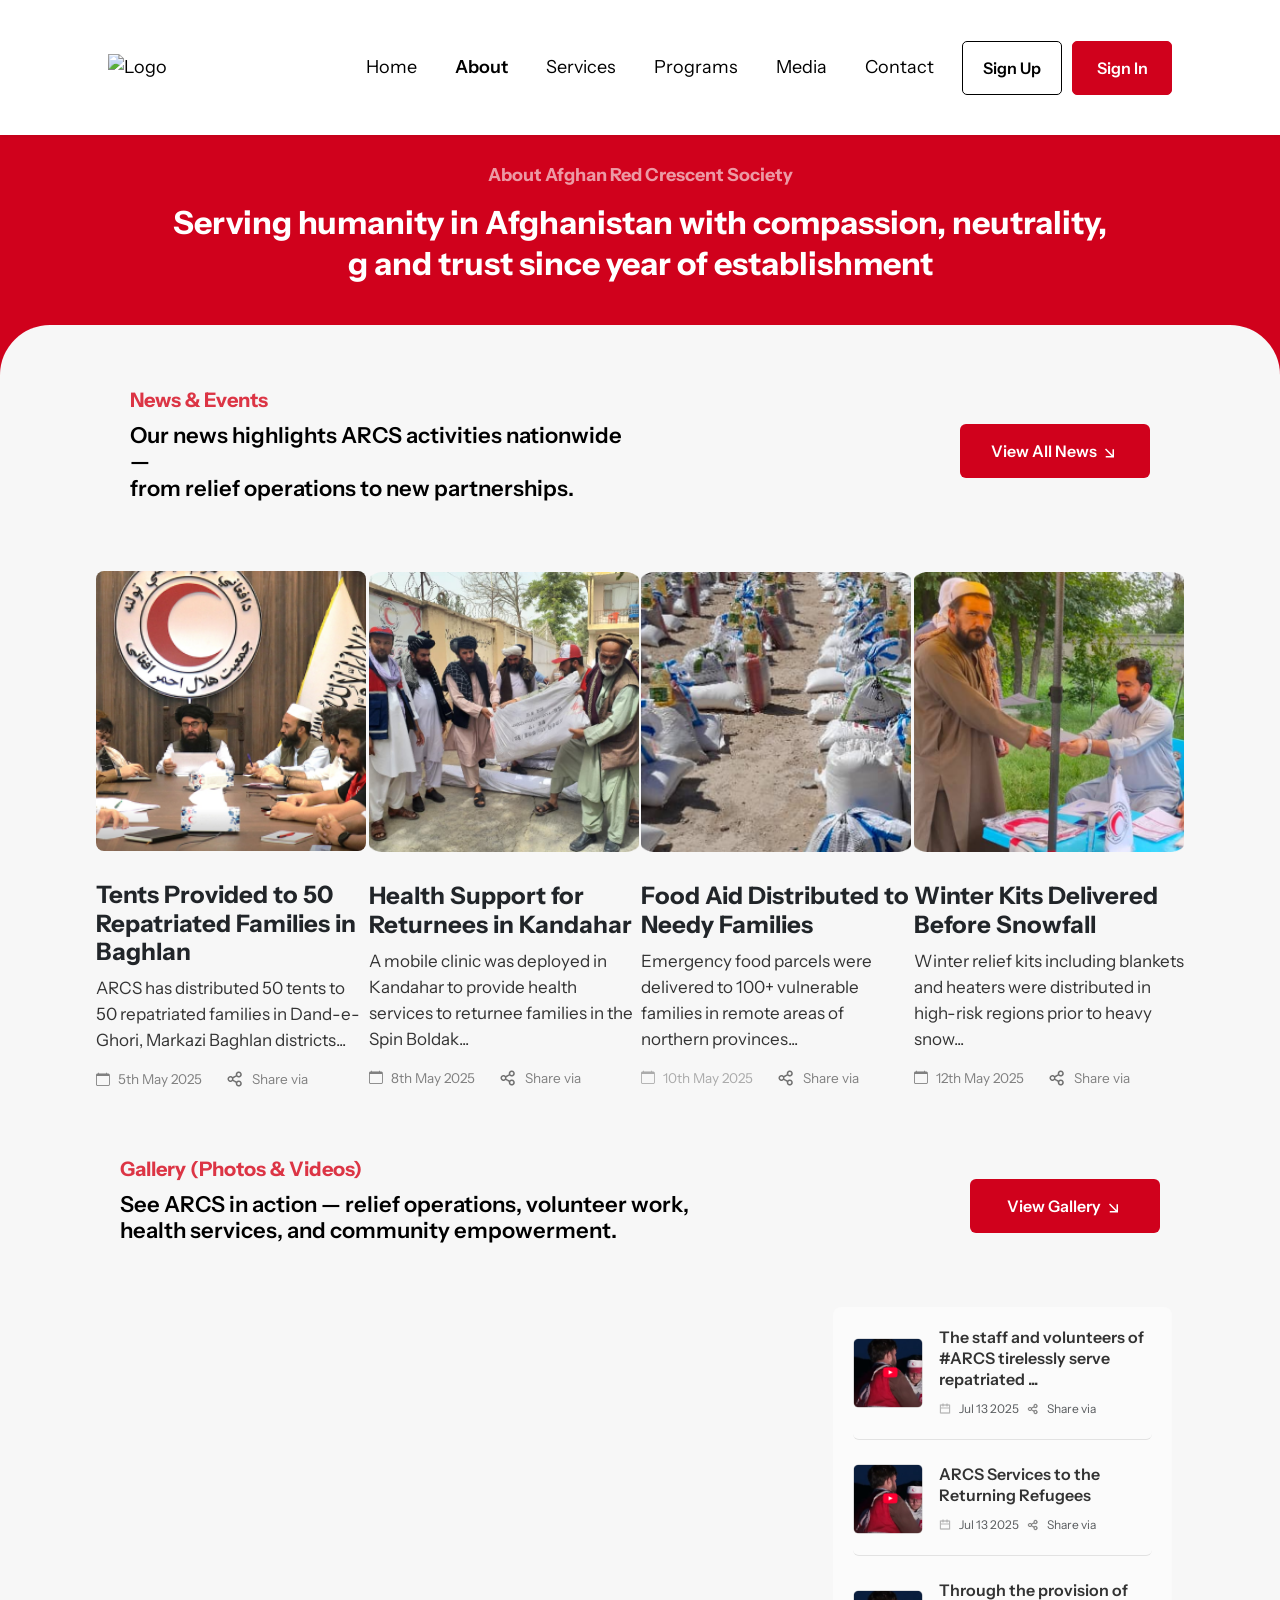
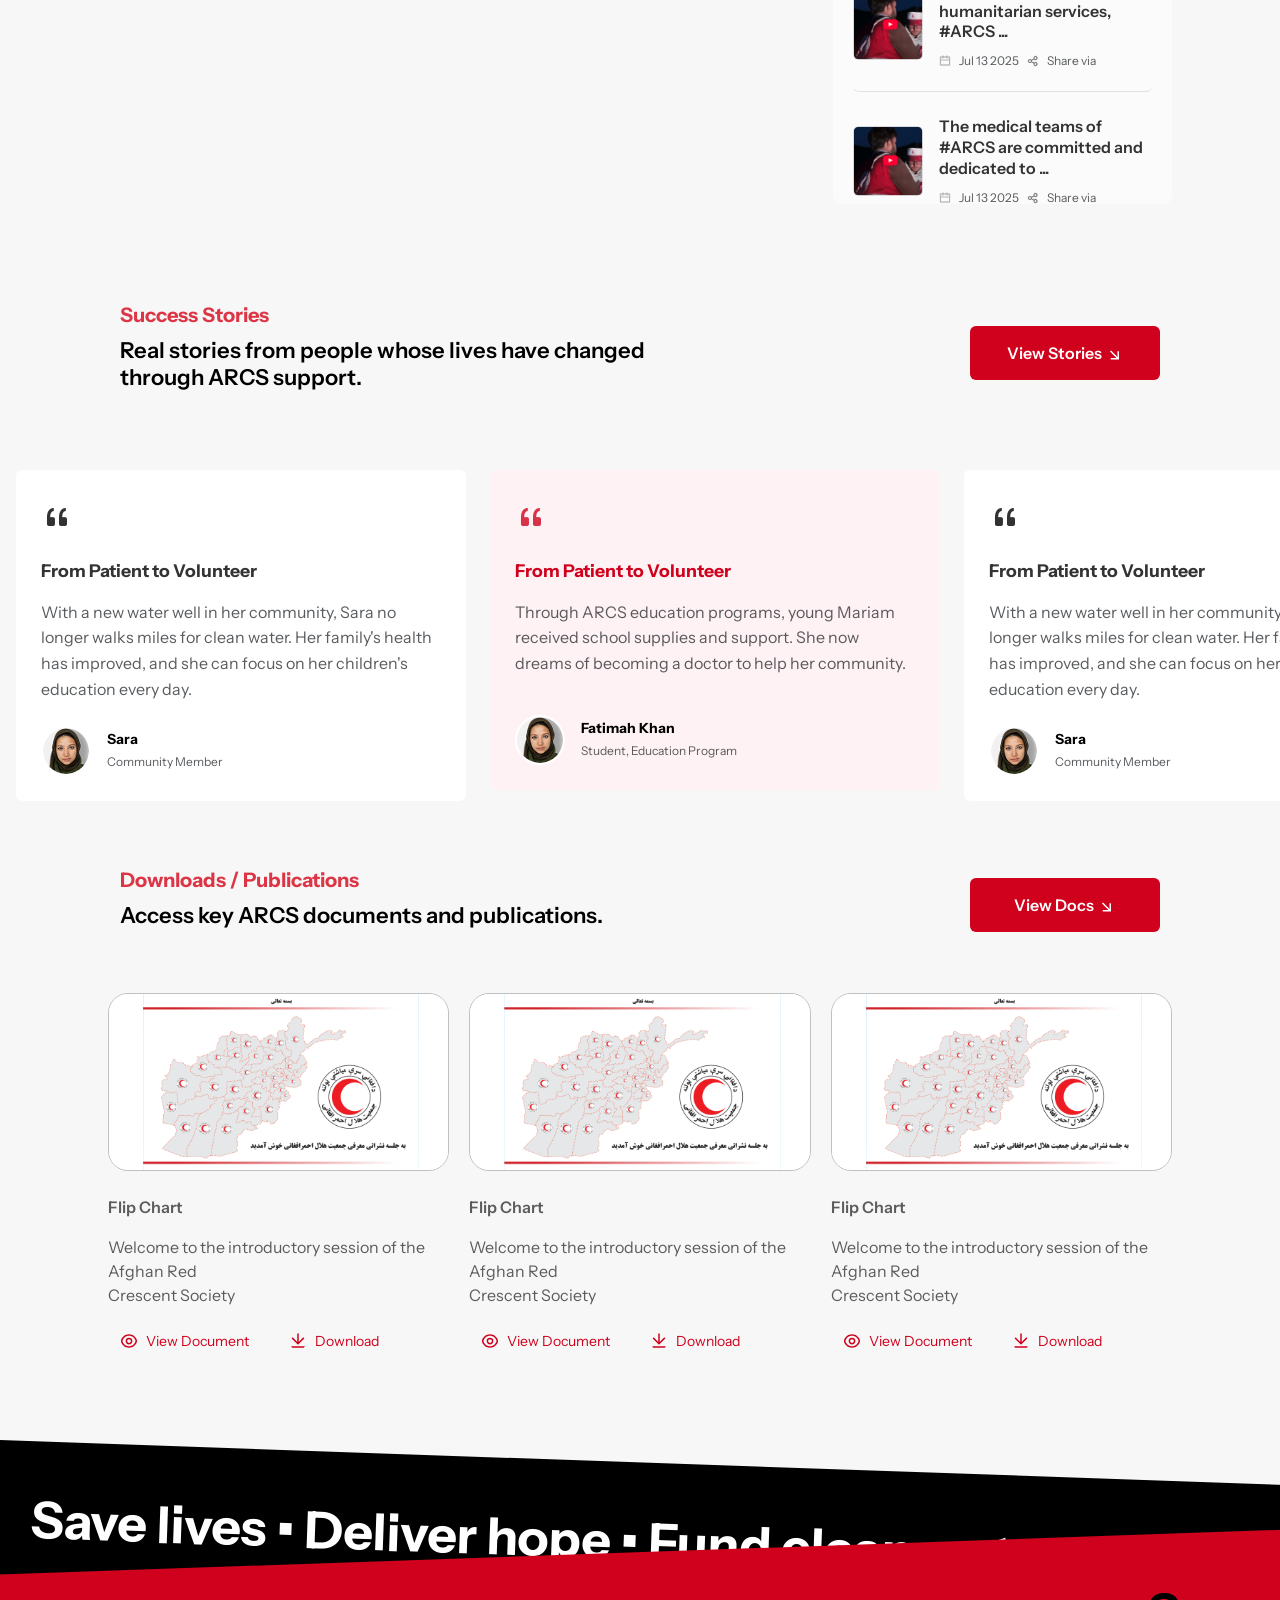
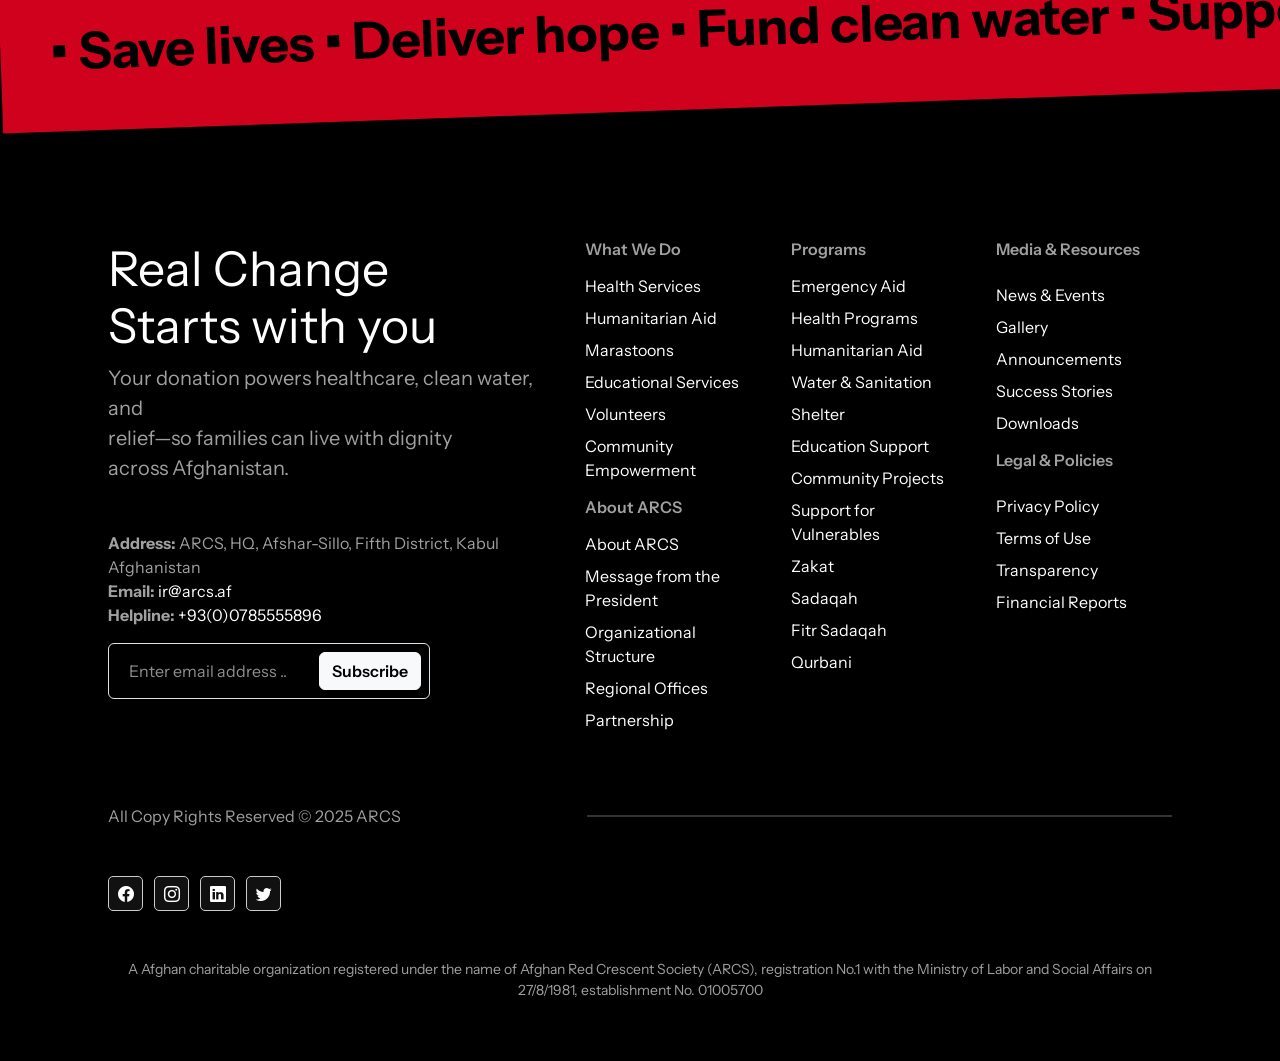
==== commit 1bb57f0d: "done" ====
--- a/about/index.html
+++ b/about/index.html
@@ -229,7 +229,7 @@
     <section class="hero-section">
         <h2>About Afghan Red Crescent Society</h2>
         <h1>
-          Serving humanity in Afghanistan with compassion, neutrality, <br>
+          Serving humanity in Afghanistan with compassion, neutrality, <br>g
 and trust since year of establishment
         </h1>
         <div class="news-container">
--- a/about/style.css
+++ b/about/style.css
@@ -564,12 +564,6 @@
   .container {
     max-width: 85%;
   }
-  .top-bar {
-    font-size: 12px;
-  }
-  .card-container-wrapper {
-    margin-top: 60px;
-  }
   .card {
     width: 280px;
   }
@@ -580,7 +574,7 @@
     margin-bottom: 1.5rem !important;
   }
   .col-md-8 h2 {
-    font-size: 30px !important;
+    font-size: 22px !important;
   }
   .video-info h6 {
     font-weight: 600 !important;
@@ -588,7 +582,7 @@
     margin-bottom: 10px !important;
   }
   .main h2 {
-    font-size: 26px !important;
+    font-size: 22px !important;
   }
   .media-container {
     justify-content: space-between;
@@ -604,7 +598,7 @@
     height: 490px !important;
   }
   .related-videos {
-    height: 590px;
+    height: 497px;
   }
   .card-text {
     font-size: 14px;
@@ -624,6 +618,9 @@
   .btn-donate a {
     font-size: 14px;
   }
+  .top-bar {
+    display: none !important;
+  }
 }
 
 /* Desktop Screens (1200px to 1399px) */
@@ -633,7 +630,7 @@
   }
 
   .card {
-    width: 340px;
+    width: 270px;
   }
 
   .story-card {
@@ -750,10 +747,6 @@
     padding: 0 15px;
   }
 
-  .top-bar {
-    font-size: 12px;
-  }
-
   .hero-section {
     padding: 25px 0 0 0;
   }
@@ -866,11 +859,6 @@
     padding: 0 10px;
   }
 
-  .top-bar {
-    font-size: 11px;
-    padding: 8px 0;
-  }
-
   .hero-section {
     padding: 20px 0 0 0;
   }
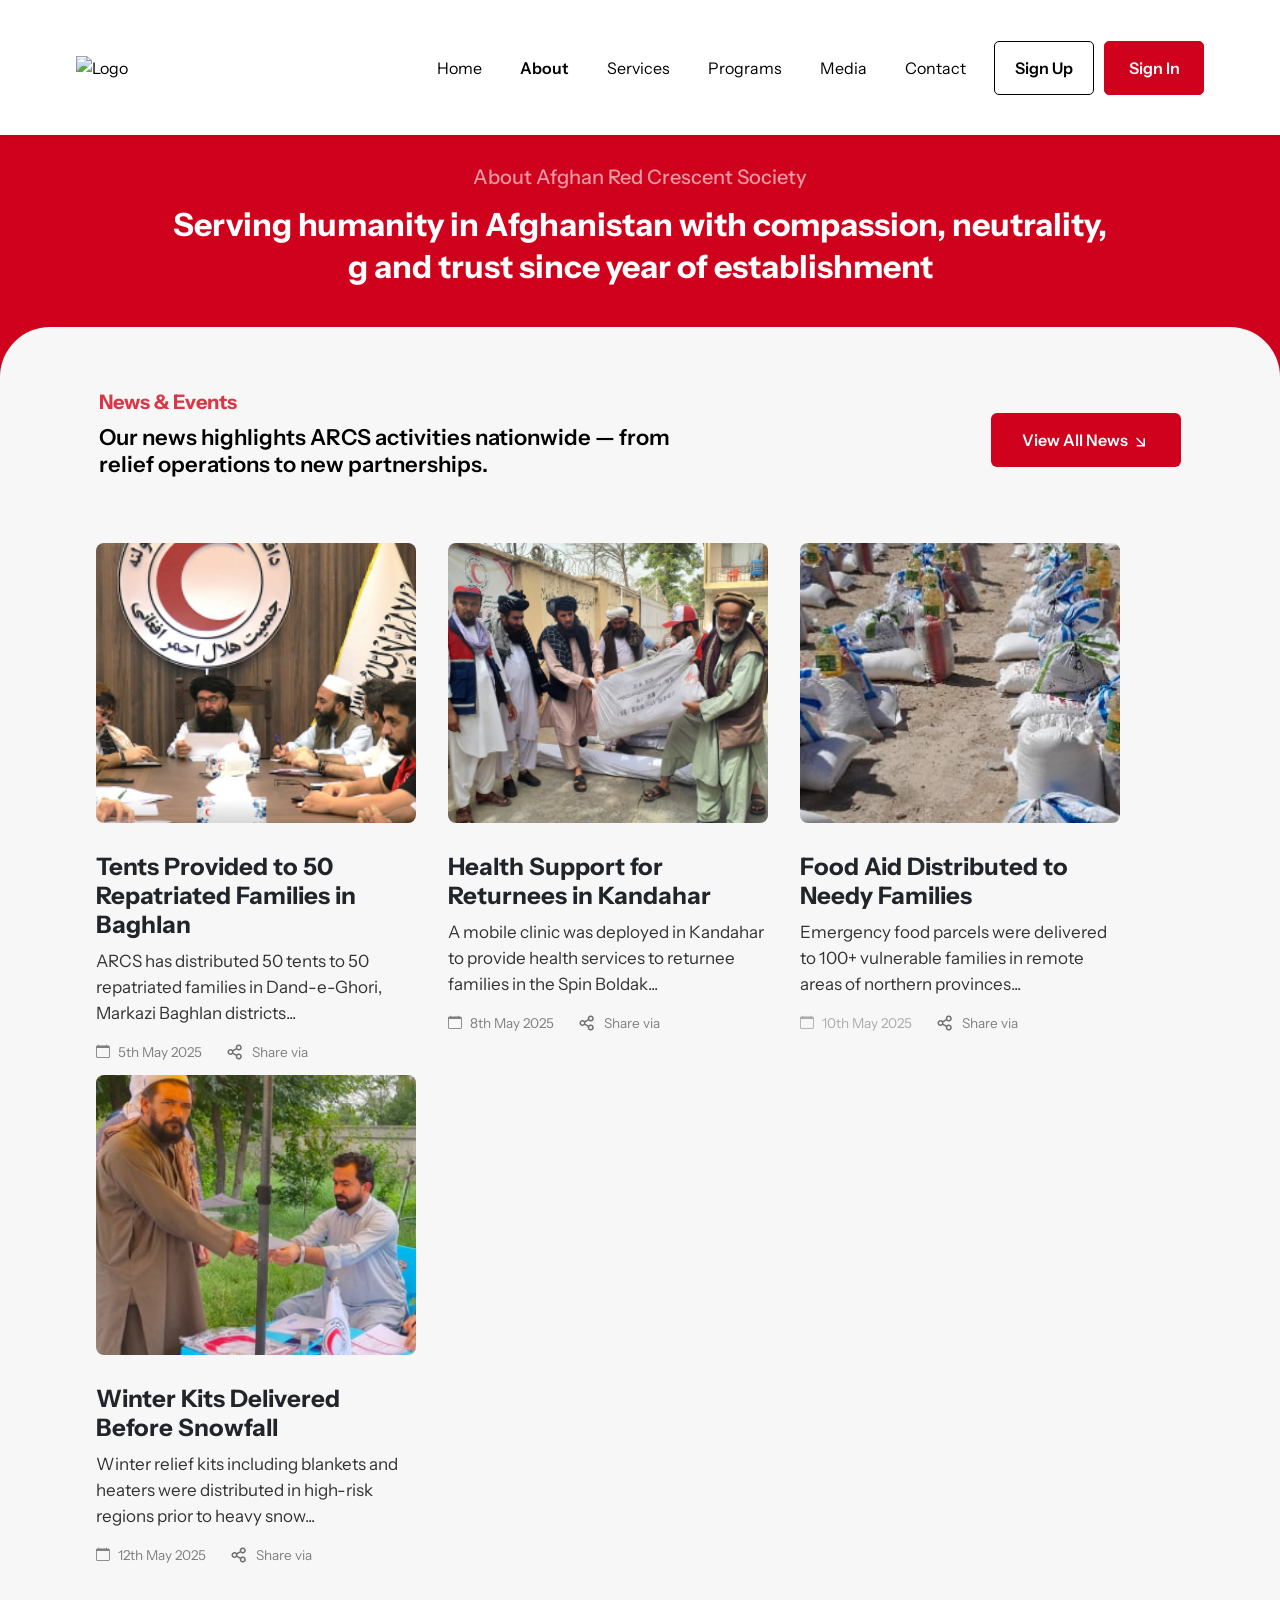
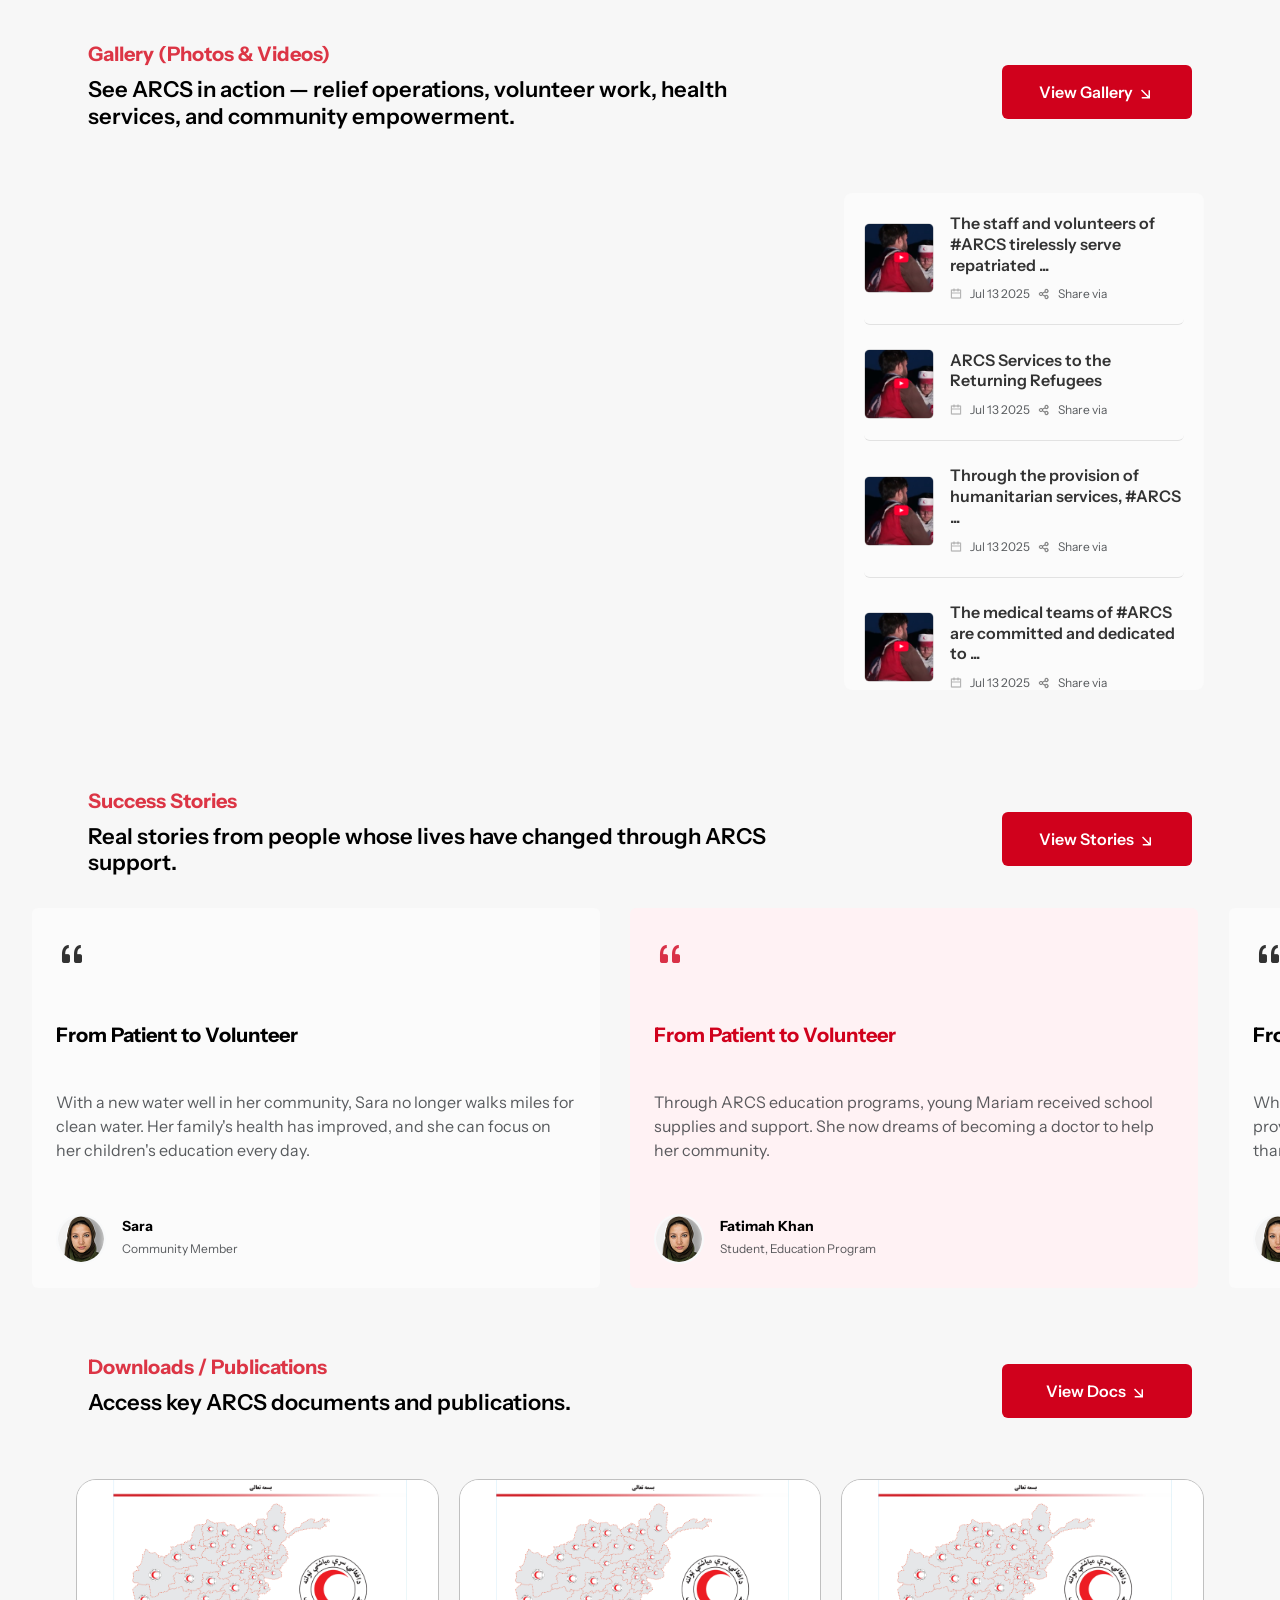
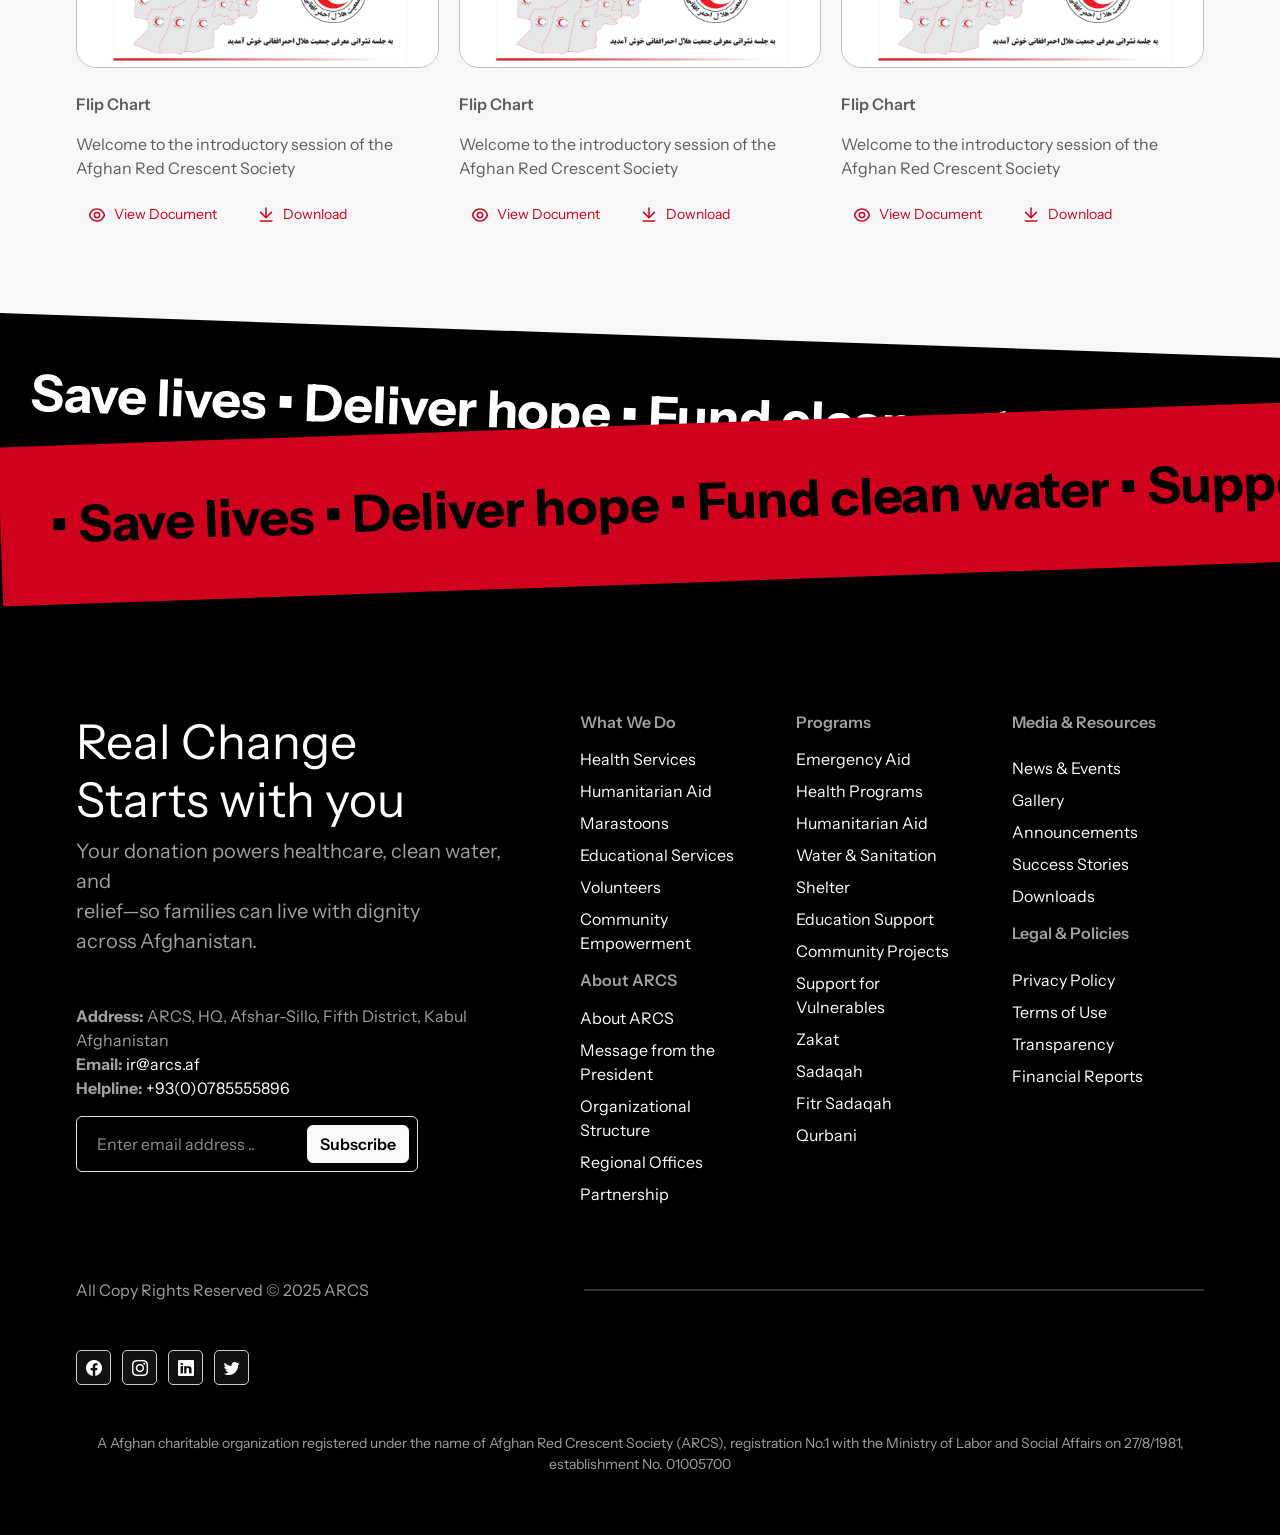
==== commit 95ce028f: "done" ====
--- a/about/index.html
+++ b/about/index.html
@@ -237,15 +237,15 @@
                 <div class="main container-fluid">
                     <div class="row align-items-center justify-content-between container mx-auto">
                         <!-- Left Text -->
-                        <div class="col-md-6 " style="text-align: left;">
+                        <div class="col-md-7 " style="text-align: left;">
                             <span class="text-danger fw-bold" style="font-size: 20px;">News & Events</span>
                             <h2 class="fw-semibold mt-2 text-black" style="font-size: 32px;">
-                                Our news highlights ARCS activities nationwide — <br> from relief operations to new
+                                Our news highlights ARCS activities nationwide — from relief operations to new
                                 partnerships.
                             </h2>
                         </div>
                         <!-- Right Buttons -->
-                        <div class="col-md-6 d-flex justify-content-md-end gap-2 mt-3 mt-md-0">
+                        <div class="col-md-4 d-flex justify-content-md-end gap-2 mt-3 mt-md-0">
                             <button class="btn text-white-50 fw-semibold"
                                 style="width: 190px; padding: 14px; background-color: #d0011c;">
                                 <a href="../detail/index.html" class="text-decoration-none text-white">View All News
@@ -330,12 +330,12 @@
         </div>
       </div>
     </div>
-            <div class="row align-items-center justify-content-between container mx-auto mt-5">
+            <div class="row align-items-center justify-content-between container mx-auto mt-5 gallery-container">
                 <!-- Left Text -->
                 <div class="col-md-8" style="text-align: left;">
                     <span class="text-danger fw-bold" style="font-size: 20px;">Gallery (Photos & Videos)</span>
                     <h2 class="fw-semibold mt-2 text-black" style="font-size: 32px;">
-                        See ARCS in action — relief operations, volunteer work, <br> health services, and community
+                        See ARCS in action — relief operations, volunteer work, health services, and community
                         empowerment.
                     </h2>
                 </div>
@@ -370,7 +370,7 @@
 
               <!-- Video Items Container - Horizontal scroll on mobile -->
               <div class="video-items-container">
-                <div class="d-lg-block d-flex flex-nowrap overflow-auto pb-2 video-res">
+                <div class="d-lg-block d-flex flex-wrap overflow-auto pb-2 video-res">
                   <!-- Video Item 1 -->
                   <div class="video-item d-flex mb-3 rounded flex-shrink-0 me-3 me-lg-0" style="min-width: 280px">
                     <div class="video-thumbnail me-3 flex-shrink-0">
@@ -486,12 +486,12 @@
       </div>
     </section>
     <!-- Video and Related Content Section Ends Here -->
-            <div class="row align-items-center justify-content-between container mx-auto mt-5">
+            <div class="row align-items-center justify-content-between container mx-auto mt-5 stories-container2">
                 <!-- Left Text -->
                 <div class="col-md-8" style="text-align: left;">
                     <span class="text-danger fw-bold" style="font-size: 20px;">Success Stories</span>
                     <h2 class="fw-semibold mt-2 text-black" style="font-size: 32px;">
-                        Real stories from people whose lives have changed <br> through ARCS support.
+                        Real stories from people whose lives have changed through ARCS support.
                     </h2>
                 </div>
                 <!-- Right Buttons -->
@@ -503,105 +503,105 @@
                     </button>
                 </div>
             </div>
-            <div class="stories-container-wrapper mt-5">
-                <div class="stories-container">
-                    <!-- Story 3 -->
-                    <div
-                        class="story-card h-100 p-4 bg-white rounded d-flex align-items-start justify-content-between flex-column">
-                        <div class="quote-icon mb-3">
-                            <i class="bi bi-quote" style="font-size: 2rem"></i>
-                        </div>
-                        <h5 class="fw-bold mb-3">From Patient to Volunteer</h5>
-                        <p class="text-muted mb-4 fs-5">
-                            With a new water well in her community, Sara no longer walks miles
-                            for clean water. Her family's health has improved, and she can
-                            focus on her children's education every day.
-                        </p>
-                        <div class="d-flex align-items-center">
-                            <div class="profile-img me-3">
-                                <img src="../images/review.png" alt="Sara" class="rounded-circle"
-                                    style="width: 50px; height: 50px; object-fit: cover" />
-                            </div>
-                            <div>
-                                <h6 class="mb-0 fw-bold fs-5">Sara</h6>
-                                <small class="text-muted">Community Member</small>
-                            </div>
-                        </div>
-                    </div>
-
-                    <!-- Story 4 -->
-                    <div
-                        class="story-card active-story h-100 p-4 bg-white rounded d-flex align-items-start justify-content-between flex-column">
-                        <div>
-                            <div class="quote-icon mb-3">
-                                <i class="bi bi-quote" style="font-size: 2rem; color: #d0011c"></i>
-                            </div>
-                            <h5 class="fw-bold mb-3" style="color: #d0011c">
-                                From Patient to Volunteer
-                            </h5>
-                            <p class="text-muted mb-4 fs-5">
-                                Through ARCS education programs, young Mariam received school
-                                supplies and support. She now dreams of becoming a doctor to
-                                help her community.
-                            </p>
-                        </div>
-                        <div class="d-flex align-items-center">
-                            <div class="profile-img me-3">
-                                <img src="../images/review.png" alt="Mariam" class="rounded-circle"
-                                    style="width: 50px; height: 50px; object-fit: cover" />
-                            </div>
-                            <div>
-                                <h6 class="mb-0 fw-bold fs-5">Fatimah Khan</h6>
-                                <small class="text-muted">Student, Education Program</small>
-                            </div>
-                        </div>
-                    </div>
-                        <div
-                        class="story-card h-100 p-4 bg-white rounded d-flex align-items-start justify-content-between flex-column">
-                        <div class="quote-icon mb-3">
-                            <i class="bi bi-quote" style="font-size: 2rem"></i>
-                        </div>
-                        <h5 class="fw-bold mb-3">From Patient to Volunteer</h5>
-                        <p class="text-muted mb-4 fs-5">
-                            With a new water well in her community, Sara no longer walks miles
-                            for clean water. Her family's health has improved, and she can
-                            focus on her children's education every day.
-                        </p>
-                        <div class="d-flex align-items-center">
-                            <div class="profile-img me-3">
-                                <img src="../images/review.png" alt="Sara" class="rounded-circle"
-                                    style="width: 50px; height: 50px; object-fit: cover" />
-                            </div>
-                            <div>
-                                <h6 class="mb-0 fw-bold fs-5">Sara</h6>
-                                <small class="text-muted">Community Member</small>
-                            </div>
-                        </div>
-                    </div>
-                        <div
-                        class="story-card h-100 p-4 bg-white rounded d-flex align-items-start justify-content-between flex-column">
-                        <div class="quote-icon mb-3">
-                            <i class="bi bi-quote" style="font-size: 2rem"></i>
-                        </div>
-                        <h5 class="fw-bold mb-3">From Patient to Volunteer</h5>
-                        <p class="text-muted mb-4 fs-5">
-                            With a new water well in her community, Sara no longer walks miles
-                            for clean water. Her family's health has improved, and she can
-                            focus on her children's education every day.
-                        </p>
-                        <div class="d-flex align-items-center">
-                            <div class="profile-img me-3">
-                                <img src="../images/review.png" alt="Sara" class="rounded-circle"
-                                    style="width: 50px; height: 50px; object-fit: cover" />
-                            </div>
-                            <div>
-                                <h6 class="mb-0 fw-bold fs-5">Sara</h6>
-                                <small class="text-muted">Community Member</small>
-                            </div>
-                        </div>
-                    </div>
-                </div>
-            </div>
+        <!-- Stories Cards -->
+    <div class="stories-container-wrapper">
+      <div class="stories-container">
+        <!-- Story 3 -->
+        <div class="story-card h-100 p-4 bg-white rounded d-flex align-items-start justify-content-between flex-column">
+          <div class="quote-icon mb-3">
+            <i class="bi bi-quote" style="font-size: 2rem"></i>
+          </div>
+          <h5 class="fw-bold mb-3">From Patient to Volunteer</h5>
+          <p class="text-muted mb-4 fs-5">
+            With a new water well in her community, Sara no longer walks miles
+            for clean water. Her family's health has improved, and she can
+            focus on her children's education every day.
+          </p>
+          <div class="d-flex align-items-center">
+            <div class="profile-img me-3">
+              <img src="../images/review.png" alt="Sara" class="rounded-circle"
+                style="width: 50px; height: 50px; object-fit: cover" />
+            </div>
+            <div>
+              <h6 class="mb-0 fw-bold fs-5">Sara</h6>
+              <small class="text-muted">Community Member</small>
+            </div>
+          </div>
+        </div>
+
+        <!-- Story 4 -->
+        <div
+          class="story-card active-story h-100 p-4 bg-white rounded d-flex align-items-start justify-content-between flex-column">
+            <div class="quote-icon mb-3">
+              <i class="bi bi-quote" style="font-size: 2rem; color: #d0011c"></i>
+            </div>
+            <h5 class="fw-bold mb-3" style="color: #d0011c">
+              From Patient to Volunteer
+            </h5>
+            <p class="text-muted mb-4 fs-5">
+              Through ARCS education programs, young Mariam received school
+              supplies and support. She now dreams of becoming a doctor to
+              help her community.
+            </p>
+          <div class="d-flex align-items-center">
+            <div class="profile-img me-3">
+              <img src="../images/review.png" alt="Mariam" class="rounded-circle"
+                style="width: 50px; height: 50px; object-fit: cover" />
+            </div>
+            <div>
+              <h6 class="mb-0 fw-bold fs-5">Fatimah Khan</h6>
+              <small class="text-muted">Student, Education Program</small>
+            </div>
+          </div>
+        </div>
+
+        <!-- Story 5 -->
+        <div class="story-card h-100 p-4 bg-white rounded d-flex align-items-start justify-content-between flex-column">
+          <div class="quote-icon mb-3">
+            <i class="bi bi-quote" style="font-size: 2rem"></i>
+          </div>
+          <h5 class="fw-bold mb-3">From Patient to Volunteer</h5>
+          <p class="text-muted mb-4 fs-5">
+            When earthquakes struck his village, ARCS emergency teams provided
+            immediate shelter and medical aid. Hassan's family survived thanks
+            to quick response.
+          </p>
+          <div class="d-flex align-items-center">
+            <div class="profile-img me-3">
+              <img src="../images/review.png" alt="Hassan" class="rounded-circle"
+                style="width: 50px; height: 50px; object-fit: cover" />
+            </div>
+            <div>
+              <h6 class="mb-0 fw-bold fs-5">Hassan</h6>
+              <small class="text-muted">Earthquake Survivor</small>
+            </div>
+          </div>
+        </div>
+
+        <!-- Story 6 -->
+        <div class="story-card h-100 p-4 bg-white rounded d-flex align-items-start justify-content-between flex-column">
+          <div class="quote-icon mb-3">
+            <i class="bi bi-quote" style="font-size: 2rem"></i>
+          </div>
+          <h5 class="fw-bold mb-3">From Patient to Volunteer</h5>
+          <p class="text-muted mb-4 fs-5">
+            Living in a remote area, Zahra had no access to healthcare until
+            ARCS mobile clinics started visiting. Her children now receive
+            regular checkups and vaccinations.
+          </p>
+          <div class="d-flex align-items-center">
+            <div class="profile-img me-3">
+              <img src="../images/review.png" alt="Zahra" class="rounded-circle"
+                style="width: 50px; height: 50px; object-fit: cover" />
+            </div>
+            <div>
+              <h6 class="mb-0 fw-bold fs-5">Zahra</h6>
+              <small class="text-muted">Mother, Rural Community</small>
+            </div>
+          </div>
+        </div>
+      </div>
+    </div>
             <div class="row align-items-center justify-content-between container mx-auto mt-5">
                 <!-- Left Text -->
                 <div class="col-md-8" style="text-align: left;">
@@ -624,7 +624,7 @@
                     <img src="../images/downloads-1.png" alt="">
                     <p class="fw-semibold mt-4" style="font-size: 20px;color: #5C5C5C;">Flip Chart</p>
                     <p style="font-size: 18px;color: #5C5C5C;">Welcome to the introductory session of the Afghan Red
-                        <br> Crescent
+                         Crescent
                         Society
                     </p>
                     <div class="d-flex gap-3">
@@ -638,7 +638,7 @@
                     <img src="../images/downloads-1.png" alt="">
                     <p class="fw-semibold mt-4" style="font-size: 20px;color: #5C5C5C;">Flip Chart</p>
                     <p style="font-size: 18px;color: #5C5C5C;">Welcome to the introductory session of the Afghan Red
-                        <br> Crescent
+                         Crescent
                         Society
                     </p>
                     <div class="d-flex gap-3">
@@ -652,7 +652,7 @@
                     <img src="../images/downloads-1.png" alt="">
                     <p class="fw-semibold mt-4" style="font-size: 20px;color: #5C5C5C;">Flip Chart</p>
                     <p style="font-size: 18px;color: #5C5C5C;">Welcome to the introductory session of the Afghan Red
-                        <br> Crescent
+                         Crescent
                         Society
                     </p>
                     <div class="d-flex gap-3">
--- a/about/style.css
+++ b/about/style.css
@@ -211,7 +211,7 @@
 .card {
   flex: 0 0 auto;
   scroll-snap-align: start;
-  width: 300px;
+  width: 352px;
   border: none;
   border-radius: 8px;
   background-color: transparent !important;
@@ -315,17 +315,39 @@
 }
 
 /* video section style ends here */
-/* Stories Section Responsive */
+
+/* Story Card style Starts here */
+
+.stories-section {
+  position: relative;
+}
+
+.stories-container-wrapper {
+  position: relative;
+  overflow: hidden;
+  padding: 1rem 0;
+}
+
+.stories-container {
+  width: 100%;
+  display: flex;
+  gap: 1.9rem;
+  overflow-x: auto;
+  padding: 0 2rem;
+}
+
+.stories-container::-webkit-scrollbar {
+  display: none;
+}
+
 .story-card {
   flex: 0 0 auto;
   scroll-snap-align: start;
-  width: 400px;
-  min-height: 320px;
+  width: 568px;
+  min-height: 380px;
   transition: all 0.3s ease;
-  background-color: #ffffff !important;
+  background-color: #fbfbfb !important;
   border-radius: 20px;
-  text-align: left;
-  padding: 25px !important;
 }
 
 .active-story {
@@ -343,19 +365,8 @@
   letter-spacing: 0.5px;
 }
 
-.story-card h5 {
-  color: #333;
-  font-size: 1.1rem;
-  line-height: 1.4;
-}
-
-.story-card p {
-  font-size: 0.9rem;
-  line-height: 1.6;
-}
-
 .profile-img img {
-  border: 2px solid #fff;
+  border: 2px solid #f8f9fa;
   transition: border-color 0.3s ease;
 }
 
@@ -363,28 +374,44 @@
   border-color: #d0011c;
 }
 
-.stories-section {
-  position: relative;
-}
-
-.stories-container-wrapper {
-  position: relative;
-  overflow: hidden;
-  padding: 1rem 0;
-}
-
-.stories-container {
-  width: 100%;
-  display: flex;
-  gap: 1.5rem;
-  overflow-x: auto;
-  padding: 0 1rem;
-}
-
-.stories-container::-webkit-scrollbar {
-  display: none;
-}
-
+.stories-container-wrapper::before,
+.stories-container-wrapper::after {
+  content: "";
+  position: absolute;
+  top: 0;
+  width: 10vw;
+  height: 100%;
+  z-index: 1;
+  pointer-events: none;
+}
+
+.stories-section .btn-danger {
+  background-color: #d0011c;
+  border-color: #d0011c;
+  font-weight: 600;
+  transition: all 0.3s ease;
+}
+
+.stories-section .btn-danger:hover {
+  background-color: #b0031a;
+  border-color: #b0031a;
+  transform: translateY(-2px);
+}
+
+.stories-section .btn-outline-secondary {
+  border-color: #6c757d;
+  color: #6c757d;
+  font-weight: 600;
+  transition: all 0.3s ease;
+}
+
+.stories-section .btn-outline-secondary:hover {
+  background-color: #6c757d;
+  border-color: #6c757d;
+  transform: translateY(-2px);
+}
+
+/* Story Card style ends here */
 /* Downloads Section Responsive */
 .downloads-container {
   display: flex;
@@ -532,24 +559,77 @@
 
 /* footer section style ends here */
 
-/* Large Desktop Screens (1400px and up) */
-@media (min-width: 1400px) {
-  .hero-section h1 {
-    font-size: 36px;
-  }
-
-  .fs-48 {
-    font-size: 48px;
-  }
-
+/* problem solving responsive */
+
+@media (max-width: 1280px) {
+  .navbar a {
+    font-size: 16px !important;
+  }
+
+  .navbar-brand img {
+    height: 50px;
+  }
+}
+
+@media (max-width: 1160px) {
+  .sign-in-btn,
+  .sign-up-btn {
+    display: none;
+  }
+
+  .video-section .container .row {
+    flex-direction: column;
+  }
+
+  .video-section .col-lg-8 {
+    width: 100%;
+  }
+  .video-section .col-lg-4 {
+    width: 100%;
+  }
+  .media-center-container {
+    height: 250px !important;
+    padding: 60px 0 0 0;
+  }
+}
+
+@media (max-width: 991px) {
+  .sign-in-btn,
+  .sign-up-btn {
+    display: none;
+  }
+
+  .video-section .container .row {
+    flex-direction: column;
+  }
+
+  .video-section .col-lg-8 {
+    width: 100%;
+  }
+  .video-section .col-lg-4 {
+    width: 100%;
+  }
+}
+
+/* mack screen responsive */
+
+@media (max-width: 1670px) {
   .card {
-    width: 360px;
-  }
-
-  .story-card {
-    width: 500px;
-  }
-}
+    width: 320px !important;
+  }
+  .container {
+    max-width: 90% !important;
+  }
+  .hero-section h2 {
+    font-size: 20px !important;
+    font-weight: 500;
+  }
+  .top-bar {
+    display: none !important;
+  }
+}
+
+/* laptop screen responsive */
 
 @media (max-width: 1550px) {
   .story-card p {
@@ -564,8 +644,25 @@
   .container {
     max-width: 85%;
   }
+
+  .card-container {
+    flex-wrap: wrap;
+    justify-content: flex-start;
+    gap: 2rem;
+  }
+
   .card {
-    width: 280px;
+    width: 320px !important;
+    display: flex;
+    align-items: flex-start;
+    justify-content: flex-start;
+    flex-direction: column;
+    height: 500px;
+  }
+
+  .media-center-container {
+    height: 200px !important;
+    padding: 60px 0 0 0;
   }
   .card-img-top {
     height: 280px;
@@ -595,7 +692,7 @@
     height: 70px !important;
   }
   .video-container iframe {
-    height: 490px !important;
+    height: 100% !important;
   }
   .related-videos {
     height: 497px;
@@ -623,445 +720,53 @@
   }
 }
 
-/* Desktop Screens (1200px to 1399px) */
-@media (min-width: 1200px) and (max-width: 1399px) {
+@media (max-width: 494px) {
   .hero-section h1 {
-    font-size: 36px;
-  }
-
+    font-size: 26px !important;
+  }
+  .hero-section h2 {
+    font-size: 16px !important;
+    font-weight: 400;
+  }
+  .media-center-container {
+    height: 330px !important;
+  }
+  .stories-container2 {
+    padding-bottom: 40px !important;
+  }
+  .media-center-container h2,
+  .gallery-container h2,
+  .stories-container2 h2 {
+    font-size: 20px !important;
+    line-height: 30px;
+  }
+  .media-center-container span,
+  .gallery-container span,
+  .stories-container2 span {
+    font-size: 16px !important;
+  }
+
+  .card-container {
+    justify-content: center;
+    gap: 60px !important;
+  }
   .card {
-    width: 270px;
-  }
-
-  .story-card {
-    width: 450px;
-  }
-}
-
-/* Large Tablets/Small Desktop (992px to 1199px) */
-@media (min-width: 992px) and (max-width: 1199px) {
-  .container {
-    max-width: 960px;
-  }
-
-  .hero-section h1 {
-    font-size: 32px;
-  }
-
-  .navbar {
-    min-height: 100px;
-  }
-
-  .card {
-    width: 300px;
-  }
-
-  .story-card {
-    width: 400px;
-  }
-
-  .downloads-card {
-    min-width: 250px;
-  }
-}
-
-/* Tablets (768px to 991px) */
-@media (min-width: 768px) and (max-width: 991px) {
-  .container {
-    max-width: 720px;
-    padding: 0 20px;
-  }
-
-  .hero-section h1 {
-    font-size: 28px;
-  }
-
-  .hero-section h2 {
-    font-size: 20px;
-  }
-
-  .main {
-    padding: 40px 0 25px 0;
-  }
-
-  .news-container {
-    border-top-left-radius: 40px;
-    border-top-right-radius: 40px;
-  }
-
-  .main {
-    border-top-left-radius: 40px;
-    border-top-right-radius: 40px;
-  }
-
-  .card {
-    width: 280px;
-  }
-
-  .card-img-top {
-    height: 200px;
-  }
-
-  .card-title {
-    font-size: 20px !important;
-  }
-
-  .story-card {
-    width: 350px;
-    min-height: 300px;
-  }
-
-  .downloads-container {
-    justify-content: center;
-  }
-
-  .downloads-card {
-    min-width: 220px;
-    max-width: 300px;
-  }
-
-  .fs-48 {
-    font-size: 32px;
-  }
-
-  .black,
-  .red {
-    height: 70px;
-    top: -50px;
-  }
-
-  .black p,
-  .red p {
-    font-size: 4vw;
-  }
-
-  footer {
-    padding: 150px 0 40px;
-  }
-}
-
-/* Mobile Landscape/Small Tablets (576px to 767px) */
-@media (min-width: 576px) and (max-width: 767px) {
-  .container {
-    max-width: 540px;
-    padding: 0 15px;
-  }
-
-  .hero-section {
-    padding: 25px 0 0 0;
-  }
-
-  .hero-section h1 {
-    font-size: 24px;
-    padding: 0 15px;
-  }
-
-  .hero-section h2 {
-    font-size: 14px;
-  }
-
-  .news-container {
-    border-top-left-radius: 30px;
-    border-top-right-radius: 30px;
-    margin-top: 30px;
-  }
-
-  .main {
-    border-top-left-radius: 30px;
-    border-top-right-radius: 30px;
-    padding: 30px 0 20px 0;
-  }
-
-  .media-center-container {
-    min-height: 150px;
-  }
-
-  .card {
-    width: 260px;
-  }
-
-  .card-img-top {
-    height: 180px;
-  }
-
-  .card-title {
+    width: 380px !important;
+  }
+
+  .related-videos h6 {
     font-size: 18px !important;
   }
-
-  .card-text {
-    font-size: 14px;
-  }
-
-  .story-card {
-    width: 320px;
-    min-height: 280px;
-    padding: 20px !important;
-  }
-
-  .story-card h5 {
-    font-size: 1rem;
-  }
-
-  .story-card p {
-    font-size: 0.85rem;
-  }
-
-  .video-item h6 {
-    font-size: 14px !important;
-  }
-
+  .related-videos span {
+    font-size: 16px !important;
+  }
   .downloads-container {
     flex-direction: column;
-    align-items: center;
-  }
-
+  }
   .downloads-card {
-    min-width: 100%;
-    max-width: 400px;
-  }
-
-  .fs-48 {
-    font-size: 28px;
-  }
-
-  .navbar {
-    min-height: 70px;
-  }
-
-  .sign-up-btn,
-  .sign-in-btn {
-    width: 80px;
-    padding: 10px 8px;
-    font-size: 12px;
-  }
-
-  footer {
-    padding: 120px 0 30px;
-    overflow: hidden;
-  }
-
-  .black,
-  .red {
-    height: 60px;
-    top: -45px;
-  }
-
-  .black p,
-  .red p {
-    font-size: 5vw;
-  }
-}
-
-/* Mobile Portrait (up to 575px) */
-@media (max-width: 575px) {
-  .container {
-    max-width: 100%;
-    padding: 0 10px;
-  }
-
-  .hero-section {
-    padding: 20px 0 0 0;
-  }
-
-  .hero-section h1 {
-    font-size: 20px;
-    padding: 0 10px;
-  }
-
-  .hero-section h2 {
-    font-size: 14px;
-  }
-
-  .news-container {
-    border-top-left-radius: 25px;
-    border-top-right-radius: 25px;
-    margin-top: 25px;
-    padding-bottom: 30px;
-  }
-
-  .main {
-    border-top-left-radius: 25px;
-    border-top-right-radius: 25px;
-    padding: 25px 0 15px 0;
-  }
-
-  .media-center-container {
-    min-height: 120px;
-  }
-
-  .card {
-    width: 240px;
-  }
-
-  .card-img-top {
-    height: 160px;
-  }
-
-  .card-title {
-    font-size: 16px !important;
-  }
-
-  .card-text {
-    font-size: 13px;
-  }
-
-  .small-text {
-    font-size: 0.75rem;
-  }
-
-  .story-card {
-    width: 280px;
-    min-height: 260px;
-    padding: 18px !important;
-  }
-
-  .story-card h5 {
-    font-size: 0.95rem;
-  }
-
-  .story-card p {
-    font-size: 0.8rem;
-  }
-  .video-item h6 {
-    font-size: 13px !important;
-  }
-
-  .downloads-container {
-    flex-direction: column;
-    align-items: center;
-    gap: 15px;
-  }
-
-  .downloads-card {
-    min-width: 100%;
-    max-width: 100%;
-  }
-
-  .downloads-card p {
-    font-size: 16px;
-  }
-
-  .downloads-card button {
-    font-size: 12px;
-    padding: 6px 10px;
-  }
-
-  .fs-48 {
-    font-size: 24px;
-  }
-
-  .navbar {
-    min-height: 60px;
-    padding: 10px 0;
-  }
-
-  .navbar-brand img {
-    height: 45px !important;
-  }
-
-  .navbar a {
-    font-size: 14px !important;
-  }
-
-  .sign-up-btn,
-  .sign-in-btn {
-    width: 70px;
-    padding: 8px 6px;
-    font-size: 11px;
-  }
-
-  .navbar-collapse {
-    margin-top: 10px;
-    padding: 10px;
-  }
-
-  footer {
-    padding: 100px 0 25px;
-  }
-
-  .footer-bottom-line {
-    display: none;
-  }
-
-  .footer-bottom .d-flex {
-    flex-direction: column;
-    gap: 15px;
-    text-align: center;
-  }
-
-  .social-icons {
-    display: flex;
-    justify-content: center;
-    gap: 5px;
-  }
-
-  .social-icons a {
-    width: 30px;
-    height: 30px;
-    line-height: 30px;
-    margin-right: 5px;
-  }
-
-  .black,
-  .red {
-    height: 50px;
-    top: -35px;
-    padding-left: 20px;
-  }
-
-  .black p,
-  .red p {
-    font-size: 6vw;
-  }
-
-  /* Mobile specific navigation adjustments */
-  .language {
-    padding: 5px;
-  }
-
-  .language-dropdown-options {
-    max-height: 200px;
-  }
-
-  /* Mobile form adjustments */
-  .subscribe-input {
-    font-size: 14px;
-  }
-
-  form.d-flex {
-    width: 100% !important;
-  }
-
-  /* Mobile iframe adjustments */
-  iframe {
-    height: 300px !important;
-    border-radius: 15px !important;
-  }
-}
-
-/* Extra Small Mobile (up to 360px) */
-@media (max-width: 360px) {
-  .hero-section h1 {
-    font-size: 18px;
-  }
-
-  .card {
-    width: 220px;
-  }
-
-  .card-img-top {
-    height: 140px;
-  }
-
-  .story-card {
-    width: 260px;
-  }
-
-  .fs-48 {
-    font-size: 22px;
-  }
-
-  iframe {
-    height: 250px !important;
-  }
-}
+    width: 100%;
+  }
+  .downloads-card h2 {
+    font-size: 12px !important;
+  }
+}
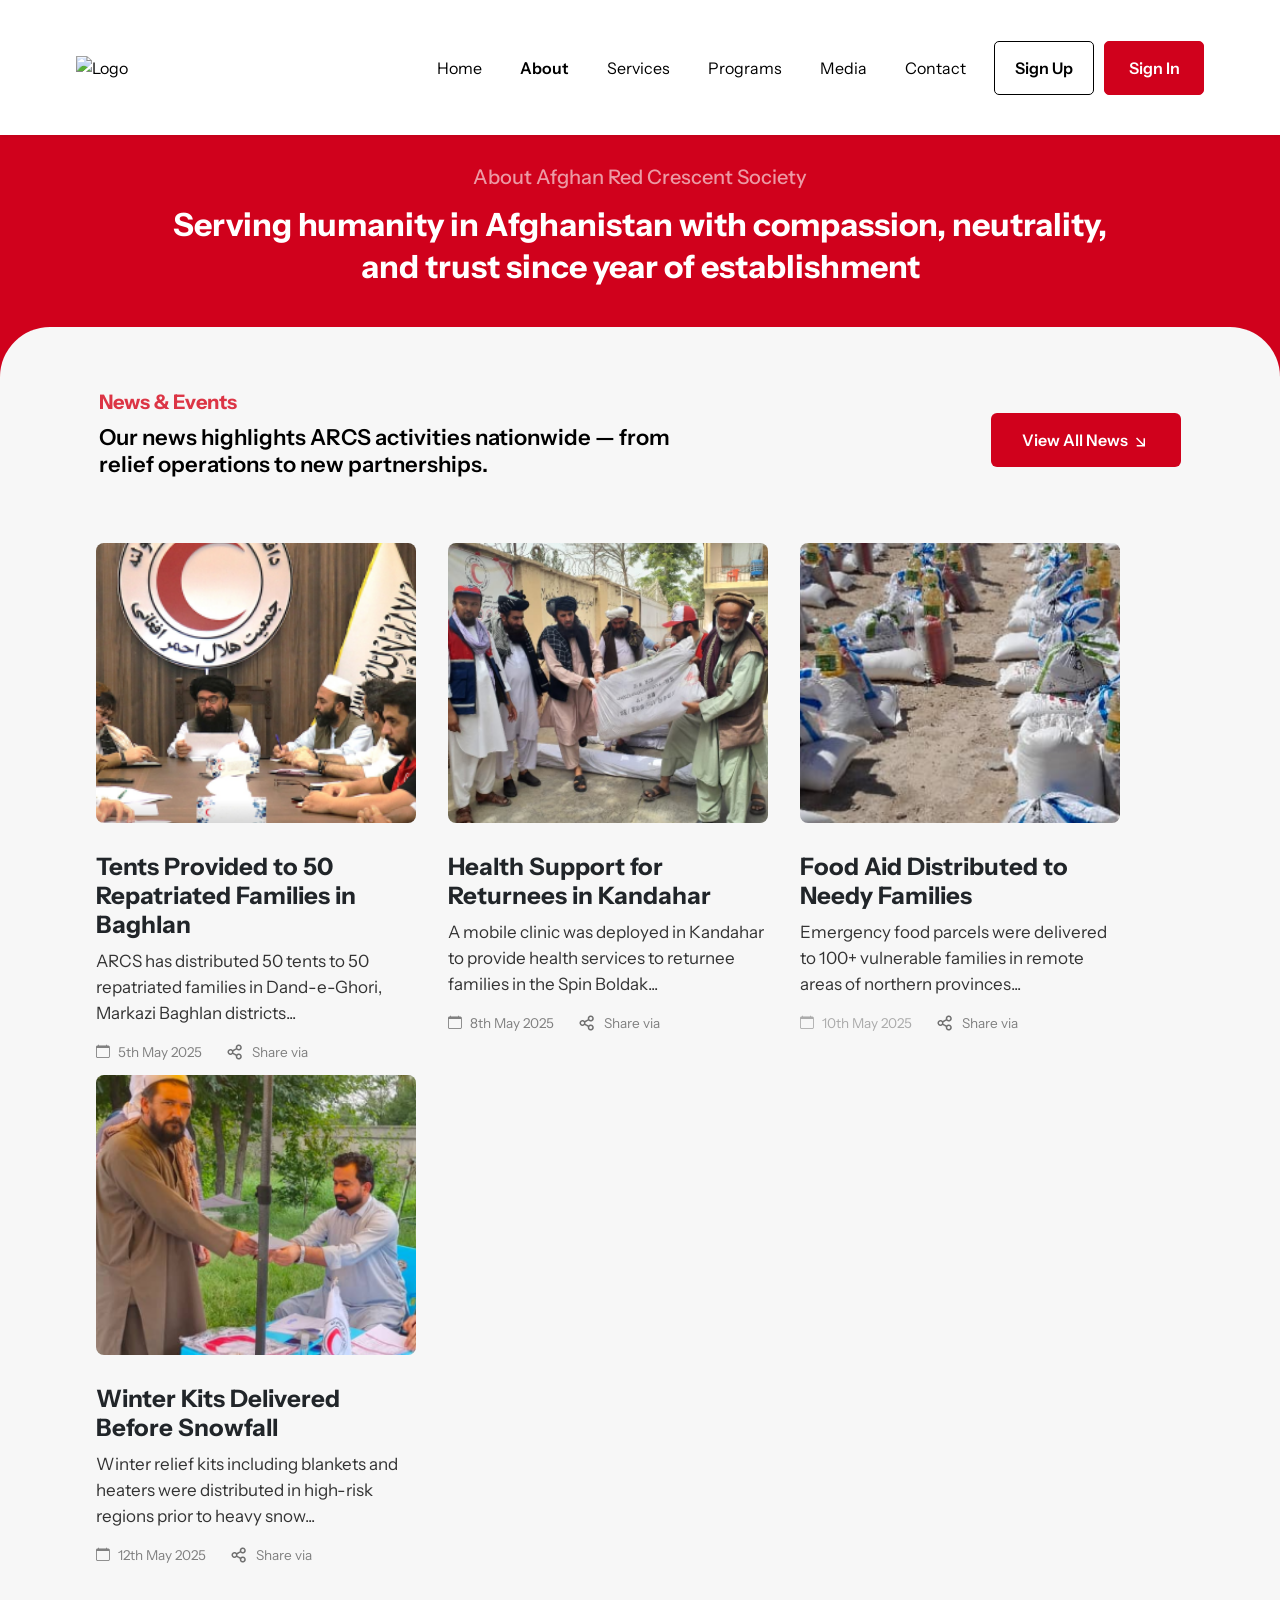
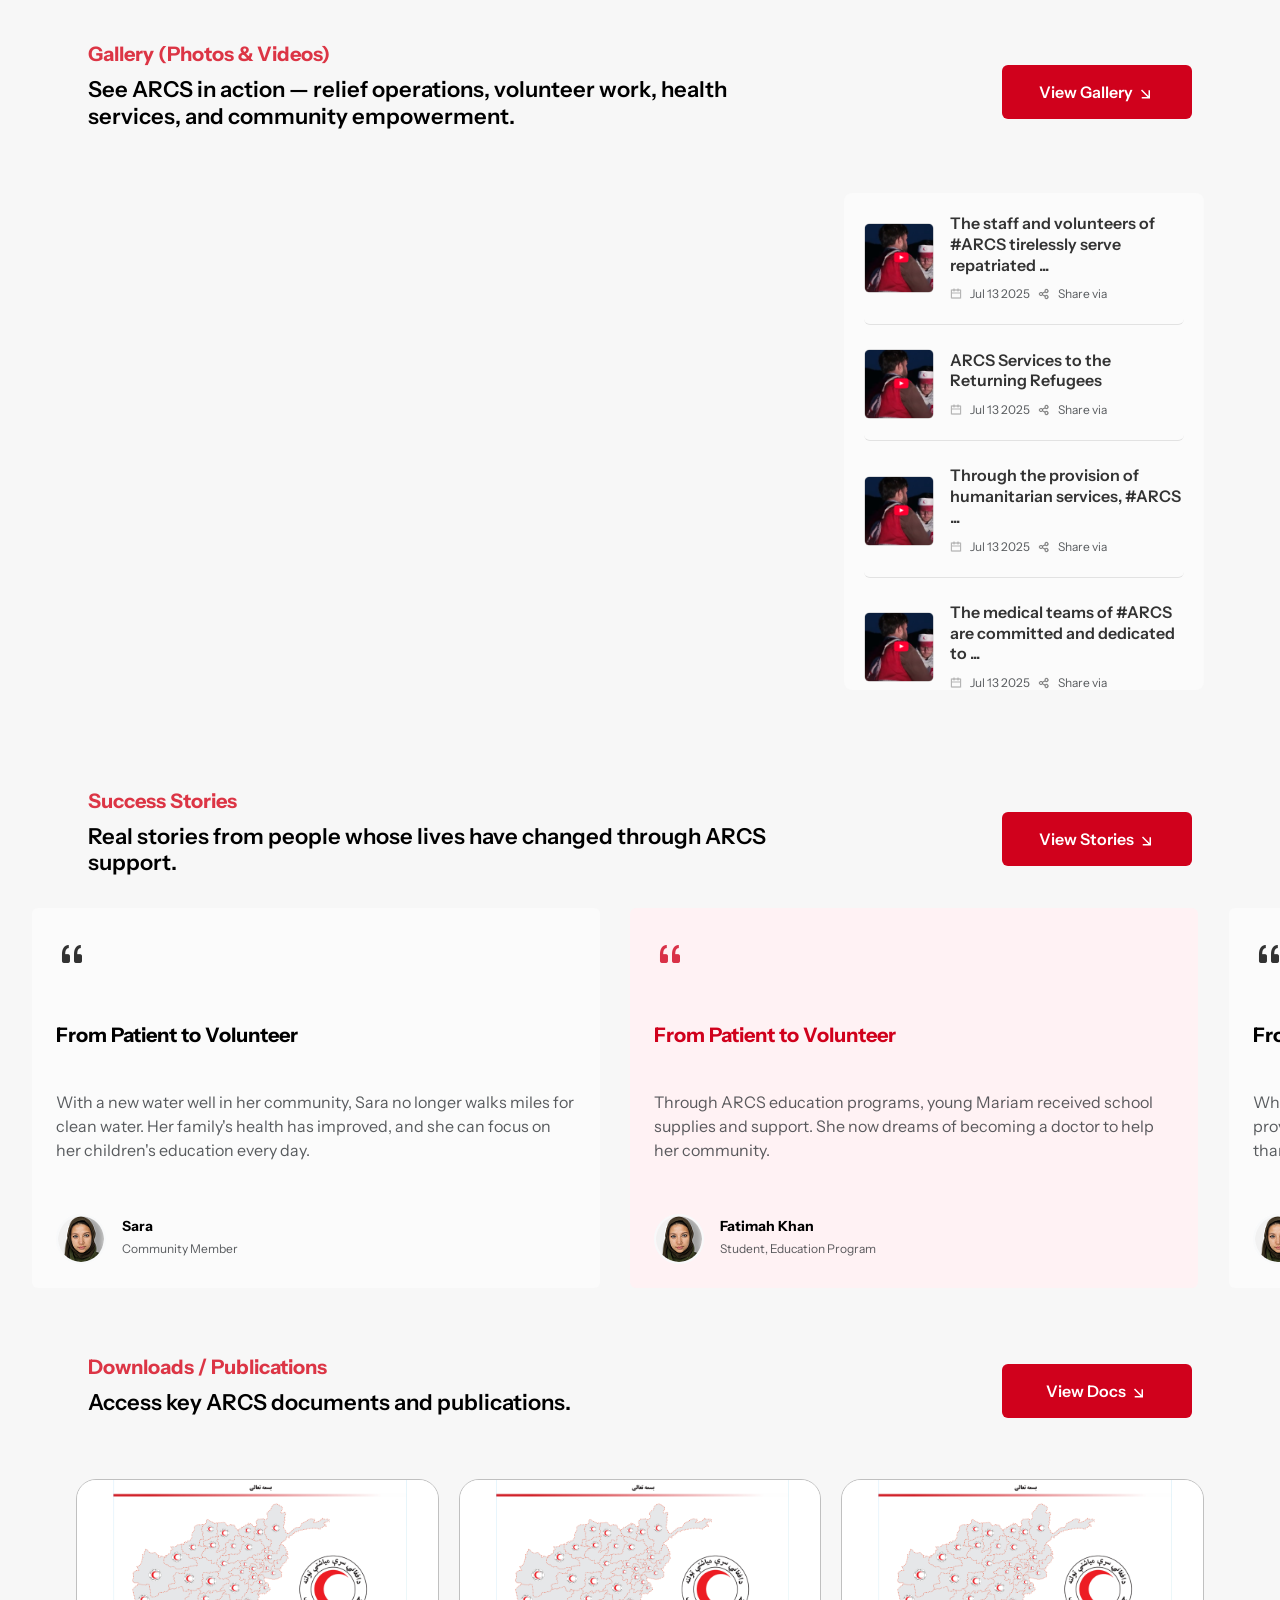
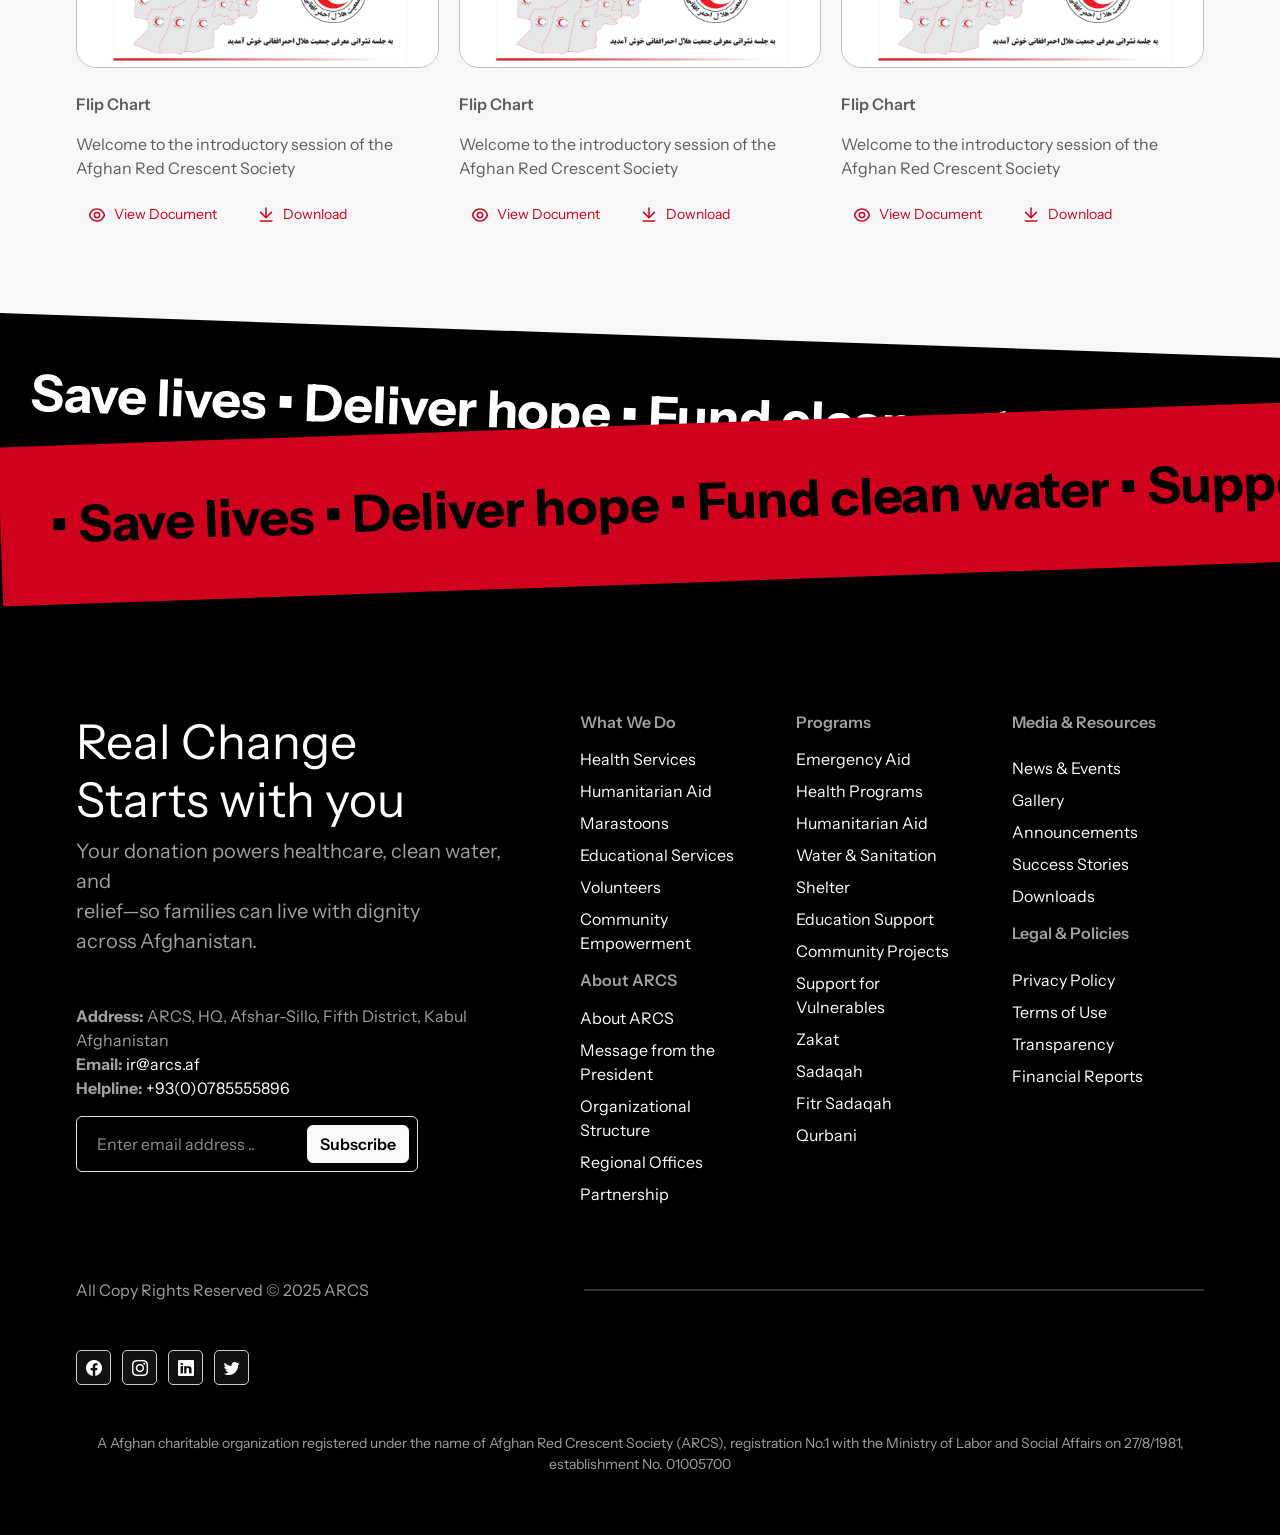
==== commit e079a872: "done" ====
--- a/about/index.html
+++ b/about/index.html
@@ -11,7 +11,7 @@
     <link rel="preconnect" href="https://fonts.gstatic.com" crossorigin />
     <link href="https://fonts.googleapis.com/css2?family=Instrument+Sans:ital,wght@0,400..700;1,400..700&display=swap"
         rel="stylesheet" />
-    <link rel="stylesheet" href="style.css" />
+    <link rel="stylesheet" href="../styles/index.css" />
 </head>
 
 <body>
@@ -229,7 +229,7 @@
     <section class="hero-section">
         <h2>About Afghan Red Crescent Society</h2>
         <h1>
-          Serving humanity in Afghanistan with compassion, neutrality, <br>g
+          Serving humanity in Afghanistan with compassion, neutrality, <br>
 and trust since year of establishment
         </h1>
         <div class="news-container">
--- a/styles/index.css
+++ b/styles/index.css
@@ -0,0 +1,772 @@
+body {
+  overflow-x: hidden;
+  font-family: "Instrument Sans", sans-serif;
+  background-color: #f7f7f7;
+}
+/* Base container responsive settings */
+
+.container {
+  max-width: 85% !important;
+}
+
+/* navbar and top bar styling starts */
+.top-bar {
+  height: 57px;
+  background: #000;
+  font-size: 14px;
+}
+
+.top-bar a {
+  color: rgb(165, 159, 159);
+  text-decoration: none;
+}
+
+.important {
+  font-weight: 600;
+  font-family: "Instrument Sans", sans-serif;
+}
+
+.language {
+  border: 1px solid rgb(165, 159, 159);
+  border-radius: 3px;
+  padding: 7px;
+  cursor: pointer;
+  color: rgb(216, 210, 210);
+  position: relative;
+}
+
+.language-dropdown-options {
+  position: absolute;
+  top: 100%;
+  left: 0;
+  right: 0;
+  background: white;
+  border: 1px solid #ddd;
+  border-radius: 5px;
+  box-shadow: 0 4px 6px rgba(0, 0, 0, 0.1);
+  z-index: 1000;
+  max-height: 250px;
+  overflow-y: auto;
+  margin-top: 2px;
+}
+
+.language-option {
+  padding: 10px 12px;
+  cursor: pointer;
+  border-bottom: 1px solid #f0f0f0;
+  transition: background-color 0.2s ease;
+  display: flex;
+  align-items: center;
+  gap: 8px;
+  color: #333;
+}
+
+.language-option:hover {
+  background-color: #f8f9fa;
+}
+
+.language-option:last-child {
+  border-bottom: none;
+}
+
+.language-option img {
+  width: 20px;
+  height: auto;
+  flex-shrink: 0;
+}
+
+.dropdown-arrow {
+  transition: transform 0.3s ease;
+}
+
+.language.active .dropdown-arrow {
+  transform: rotate(180deg);
+}
+
+.sign-up-btn {
+  padding: 14px 14px;
+  width: 100px;
+  border-radius: 5px;
+  font-size: 16px;
+  font-weight: 600;
+  background: transparent;
+  border: 1px solid #000;
+  transition: 0.3s;
+}
+
+.sign-up-btn:hover {
+  background-color: #000;
+  color: #fff;
+}
+
+.navbar-nav {
+  display: flex;
+}
+
+.sign-in-btn {
+  width: 100px;
+  padding: 14px 14px;
+  font-size: 16px;
+  border-radius: 5px;
+  font-weight: 600;
+  background: #d0011c;
+  border: none;
+  border: 1px solid #d0011c;
+  color: #fff;
+  transition: 0.3s;
+}
+
+.sign-in-btn:hover {
+  background-color: #b0031a;
+}
+
+.navbar-container {
+  display: flex;
+  align-items: center;
+  width: 100%;
+  justify-content: space-between;
+}
+
+#mainNavbar {
+  max-width: fit-content;
+}
+
+.navbar {
+  height: 135px !important;
+  width: 100%;
+}
+
+.navbar a {
+  font-size: 18px !important;
+  color: black;
+  letter-spacing: 0px;
+}
+
+/* navbar and top bar styling ends */
+
+/* Hero Section Responsive */
+
+.hero-section {
+  background-color: #d0011c;
+  color: white;
+  text-align: center;
+  padding: 30px 0 0 0;
+}
+
+.hero-section h2 {
+  font-size: 18px;
+  font-weight: 700;
+  color: #ffffff99;
+  margin-bottom: 15px;
+}
+
+.hero-section h1 {
+  font-size: 28px;
+  font-weight: 700;
+  color: #ffffff;
+  line-height: 1.3;
+  padding: 0 20px;
+}
+
+/* News Container Responsive */
+
+.media-center-container {
+  height: 230px;
+  padding: 60px 0 60px 0;
+}
+
+.news-container {
+  background-color: #f7f7f7;
+  width: 100%;
+  text-align: left;
+  color: black;
+  border-top-left-radius: 50px;
+  border-top-right-radius: 50px;
+  margin-top: 40px;
+  padding-bottom: 50px;
+}
+
+.card-container-wrapper {
+  position: relative;
+  overflow: hidden;
+  padding: 1rem 0;
+}
+
+.card-container {
+  width: 85%;
+  margin: 0 auto;
+  display: flex;
+  align-items: center;
+  justify-content: space-between;
+}
+
+.card-body {
+  padding: 30px 0 0 0 !important;
+}
+
+.card-container::-webkit-scrollbar {
+  display: none;
+}
+
+.card {
+  flex: 0 0 auto;
+  scroll-snap-align: start;
+  width: 352px;
+  border: none;
+  border-radius: 8px;
+  background-color: transparent !important;
+}
+
+.card-img-top {
+  width: 100%;
+  height: 300px;
+  object-fit: cover;
+  border-radius: 8px;
+}
+
+.card .card-text {
+  font-size: 17px;
+  color: #333333;
+  line-height: 26px;
+}
+
+.small-text {
+  font-size: 0.85rem;
+  color: gray;
+}
+
+.card-title {
+  font-size: 24px !important;
+  font-weight: bold;
+}
+
+.card-container-wrapper::before,
+.card-container-wrapper::after {
+  content: "";
+  position: absolute;
+  top: 0;
+  width: 10vw;
+  height: 100%;
+  z-index: 1;
+  pointer-events: none;
+}
+
+.text-card span {
+  color: #ababab;
+}
+
+/* Video Section Styles */
+
+.video-container iframe {
+  border-radius: 8px;
+}
+
+.related-videos {
+  background-color: #fbfbfb;
+  border-radius: 8px;
+  padding: 20px;
+  height: 560px;
+  overflow-y: scroll;
+  width: 100%;
+}
+
+.related-videos::-webkit-scrollbar {
+  display: none;
+}
+
+.video-item {
+  transition: all 0.3s ease;
+  cursor: pointer;
+  border-bottom: 1px solid #e2e2e2;
+  align-items: center;
+  padding-bottom: 21px;
+}
+
+.video-thumbnail img {
+  transition: border-color 0.3s ease;
+}
+
+.video-item:hover .video-thumbnail img {
+  border-color: #d0011c;
+}
+
+.video-info h6 {
+  color: #333;
+  font-size: 18px;
+  font-weight: bold;
+  line-height: 1.3;
+  transition: color 0.3s ease;
+  margin-bottom: 15px;
+}
+.video-info div {
+  margin-top: 10px;
+}
+
+.video-info div span {
+  font-size: 12px;
+}
+.video-info div img {
+  width: 12px;
+  height: 12px;
+}
+
+.video-item:hover .video-info h6 {
+  color: #d0011c;
+}
+
+/* video section style ends here */
+
+/* Story Card style Starts here */
+
+.stories-section {
+  position: relative;
+}
+
+.stories-container-wrapper {
+  position: relative;
+  overflow: hidden;
+  padding: 1rem 0;
+}
+
+.stories-container {
+  width: 100%;
+  display: flex;
+  gap: 1.9rem;
+  overflow-x: auto;
+  padding: 0 2rem;
+}
+
+.stories-container::-webkit-scrollbar {
+  display: none;
+}
+
+.story-card {
+  flex: 0 0 auto;
+  scroll-snap-align: start;
+  width: 568px;
+  min-height: 380px;
+  transition: all 0.3s ease;
+  background-color: #fbfbfb !important;
+  border-radius: 20px;
+}
+
+.active-story {
+  background-color: #fff2f4 !important;
+}
+
+.story-card .quote-icon {
+  opacity: 0.8;
+}
+
+.story-card h6.text-danger {
+  color: #d0011c !important;
+  font-size: 0.9rem;
+  text-transform: uppercase;
+  letter-spacing: 0.5px;
+}
+
+.profile-img img {
+  border: 2px solid #f8f9fa;
+  transition: border-color 0.3s ease;
+}
+
+.story-card:hover .profile-img img {
+  border-color: #d0011c;
+}
+
+.stories-container-wrapper::before,
+.stories-container-wrapper::after {
+  content: "";
+  position: absolute;
+  top: 0;
+  width: 10vw;
+  height: 100%;
+  z-index: 1;
+  pointer-events: none;
+}
+
+.stories-section .btn-danger {
+  background-color: #d0011c;
+  border-color: #d0011c;
+  font-weight: 600;
+  transition: all 0.3s ease;
+}
+
+.stories-section .btn-danger:hover {
+  background-color: #b0031a;
+  border-color: #b0031a;
+  transform: translateY(-2px);
+}
+
+.stories-section .btn-outline-secondary {
+  border-color: #6c757d;
+  color: #6c757d;
+  font-weight: 600;
+  transition: all 0.3s ease;
+}
+
+.stories-section .btn-outline-secondary:hover {
+  background-color: #6c757d;
+  border-color: #6c757d;
+  transform: translateY(-2px);
+}
+
+/* Story Card style ends here */
+/* Downloads Section Responsive */
+.downloads-container {
+  display: flex;
+  justify-content: space-between;
+  gap: 20px;
+  text-align: left;
+}
+
+.downloads-card {
+  width: 33.33%;
+}
+.downloads-card img:first-child {
+  width: 100%;
+  border: 1px solid #c0c0c0;
+  border-radius: 20px;
+}
+.downloads-card button img {
+  border: none !important;
+  width: auto !important;
+}
+
+.downloads-card button {
+  font-size: 14px;
+  padding: 8px 12px;
+  border-radius: 5px;
+  transition: all 0.3s ease;
+}
+
+.downloads-card p {
+  font-size: 16px !important;
+}
+
+/* footer section style starts here */
+
+footer {
+  background-color: #000;
+  color: #fff;
+  position: relative;
+  padding: 290px 0 60px;
+  margin-top: 140px;
+}
+
+footer h5 {
+  font-size: 16px;
+  font-weight: 600;
+  margin-bottom: 15px;
+  color: #a0a0a0;
+}
+
+footer p,
+footer a {
+  color: #fff;
+  font-size: 16px;
+  text-decoration: none;
+  margin-bottom: 0;
+}
+
+footer a:hover {
+  color: #fff;
+}
+
+.subscribe-input {
+  border-radius: 0;
+  border: 1px solid #ccc;
+}
+
+.social-icons a {
+  display: inline-block;
+  width: 35px;
+  height: 35px;
+  background: #111;
+  border: 1px solid #ccc;
+  margin-right: 8px;
+  text-align: center;
+  line-height: 35px;
+  border-radius: 5px;
+  color: #fff;
+}
+
+.footer-bottom-line {
+  width: 55%;
+  height: 2px;
+  background-color: #333;
+}
+
+.footer-bottom {
+  font-size: 13px;
+  color: #aaa;
+}
+
+.f-in::placeholder {
+  color: #8f8f8f;
+}
+
+.fs-48 {
+  font-size: 48px;
+}
+
+.black {
+  width: 110%;
+  position: absolute;
+  background-color: black;
+  height: 9.9375rem;
+  display: flex;
+  top: -86px;
+  left: -20px;
+  align-items: center;
+  justify-content: flex-start;
+  padding-left: 50px;
+  transform: rotate(2deg);
+  transform-origin: center;
+}
+
+.black p {
+  font-size: 4vw;
+  color: white;
+}
+.red {
+  width: 110%;
+  background-color: #d0011c;
+  height: 9.9375rem;
+  display: flex;
+  align-items: center;
+  justify-content: flex-start;
+  padding-left: 50px;
+  position: absolute;
+  top: 0;
+  z-index: 1;
+  transform: rotate(-2deg);
+  transform-origin: center;
+}
+
+.red p {
+  font-size: 4vw;
+  color: black;
+}
+
+.hv-fw {
+  transition: 0.2s;
+  color: #000;
+}
+.hv-fw:hover {
+  font-weight: 600;
+}
+
+/* footer section style ends here */
+
+/* problem solving responsive */
+
+@media (max-width: 1280px) {
+  .navbar a {
+    font-size: 16px !important;
+  }
+
+  .navbar-brand img {
+    height: 50px;
+  }
+}
+
+@media (max-width: 1160px) {
+  .sign-in-btn,
+  .sign-up-btn {
+    display: none;
+  }
+
+  .video-section .container .row {
+    flex-direction: column;
+  }
+
+  .video-section .col-lg-8 {
+    width: 100%;
+  }
+  .video-section .col-lg-4 {
+    width: 100%;
+  }
+  .media-center-container {
+    height: 250px !important;
+    padding: 60px 0 0 0;
+  }
+}
+
+@media (max-width: 991px) {
+  .sign-in-btn,
+  .sign-up-btn {
+    display: none;
+  }
+
+  .video-section .container .row {
+    flex-direction: column;
+  }
+
+  .video-section .col-lg-8 {
+    width: 100%;
+  }
+  .video-section .col-lg-4 {
+    width: 100%;
+  }
+}
+
+/* mack screen responsive */
+
+@media (max-width: 1670px) {
+  .card {
+    width: 320px !important;
+  }
+  .container {
+    max-width: 90% !important;
+  }
+  .hero-section h2 {
+    font-size: 20px !important;
+    font-weight: 500;
+  }
+  .top-bar {
+    display: none !important;
+  }
+}
+
+/* laptop screen responsive */
+
+@media (max-width: 1550px) {
+  .story-card p {
+    font-size: 16px !important;
+  }
+  .story-card h6 {
+    font-size: 14px !important;
+  }
+  .story-card small {
+    font-size: 12px !important;
+  }
+  .container {
+    max-width: 85%;
+  }
+
+  .card-container {
+    flex-wrap: wrap;
+    justify-content: flex-start;
+    gap: 2rem;
+  }
+
+  .card {
+    width: 320px !important;
+    display: flex;
+    align-items: flex-start;
+    justify-content: flex-start;
+    flex-direction: column;
+    height: 500px;
+  }
+
+  .media-center-container {
+    height: 200px !important;
+    padding: 60px 0 0 0;
+  }
+  .card-img-top {
+    height: 280px;
+  }
+  .video-item {
+    margin-bottom: 1.5rem !important;
+  }
+  .col-md-8 h2 {
+    font-size: 22px !important;
+  }
+  .video-info h6 {
+    font-weight: 600 !important;
+    font-size: 16px !important;
+    margin-bottom: 10px !important;
+  }
+  .main h2 {
+    font-size: 22px !important;
+  }
+  .media-container {
+    justify-content: space-between;
+  }
+  .hero-section h1 {
+    font-size: 32px !important;
+  }
+  .video-thumbnail img {
+    width: 70px !important;
+    height: 70px !important;
+  }
+  .video-container iframe {
+    height: 100% !important;
+  }
+  .related-videos {
+    height: 497px;
+  }
+  .card-text {
+    font-size: 14px;
+  }
+  .card-title {
+    font-size: 20px;
+  }
+  .progress_con h2 {
+    font-size: 35px !important;
+  }
+  .btn-donate {
+    display: flex;
+    align-items: center;
+    justify-content: center;
+    padding: 13px 8px;
+  }
+  .btn-donate a {
+    font-size: 14px;
+  }
+  .top-bar {
+    display: none !important;
+  }
+}
+
+@media (max-width: 794px) {
+  .hero-section h1 {
+    font-size: 26px !important;
+  }
+  .hero-section h2 {
+    font-size: 16px !important;
+    font-weight: 400;
+  }
+  .media-center-container {
+    height: 330px !important;
+  }
+  .stories-container2 {
+    padding-bottom: 40px !important;
+  }
+  .media-center-container h2,
+  .gallery-container h2,
+  .stories-container2 h2 {
+    font-size: 20px !important;
+    line-height: 30px;
+  }
+  .media-center-container span,
+  .gallery-container span,
+  .stories-container2 span {
+    font-size: 16px !important;
+  }
+
+  .card-container {
+    justify-content: center;
+    gap: 60px !important;
+  }
+  .card {
+    width: 380px !important;
+  }
+
+  .related-videos h6 {
+    font-size: 18px !important;
+  }
+  .related-videos span {
+    font-size: 16px !important;
+  }
+  .downloads-container {
+    flex-direction: column;
+  }
+  .downloads-card {
+    width: 100%;
+  }
+  .downloads-card h2 {
+    font-size: 12px !important;
+  }
+}
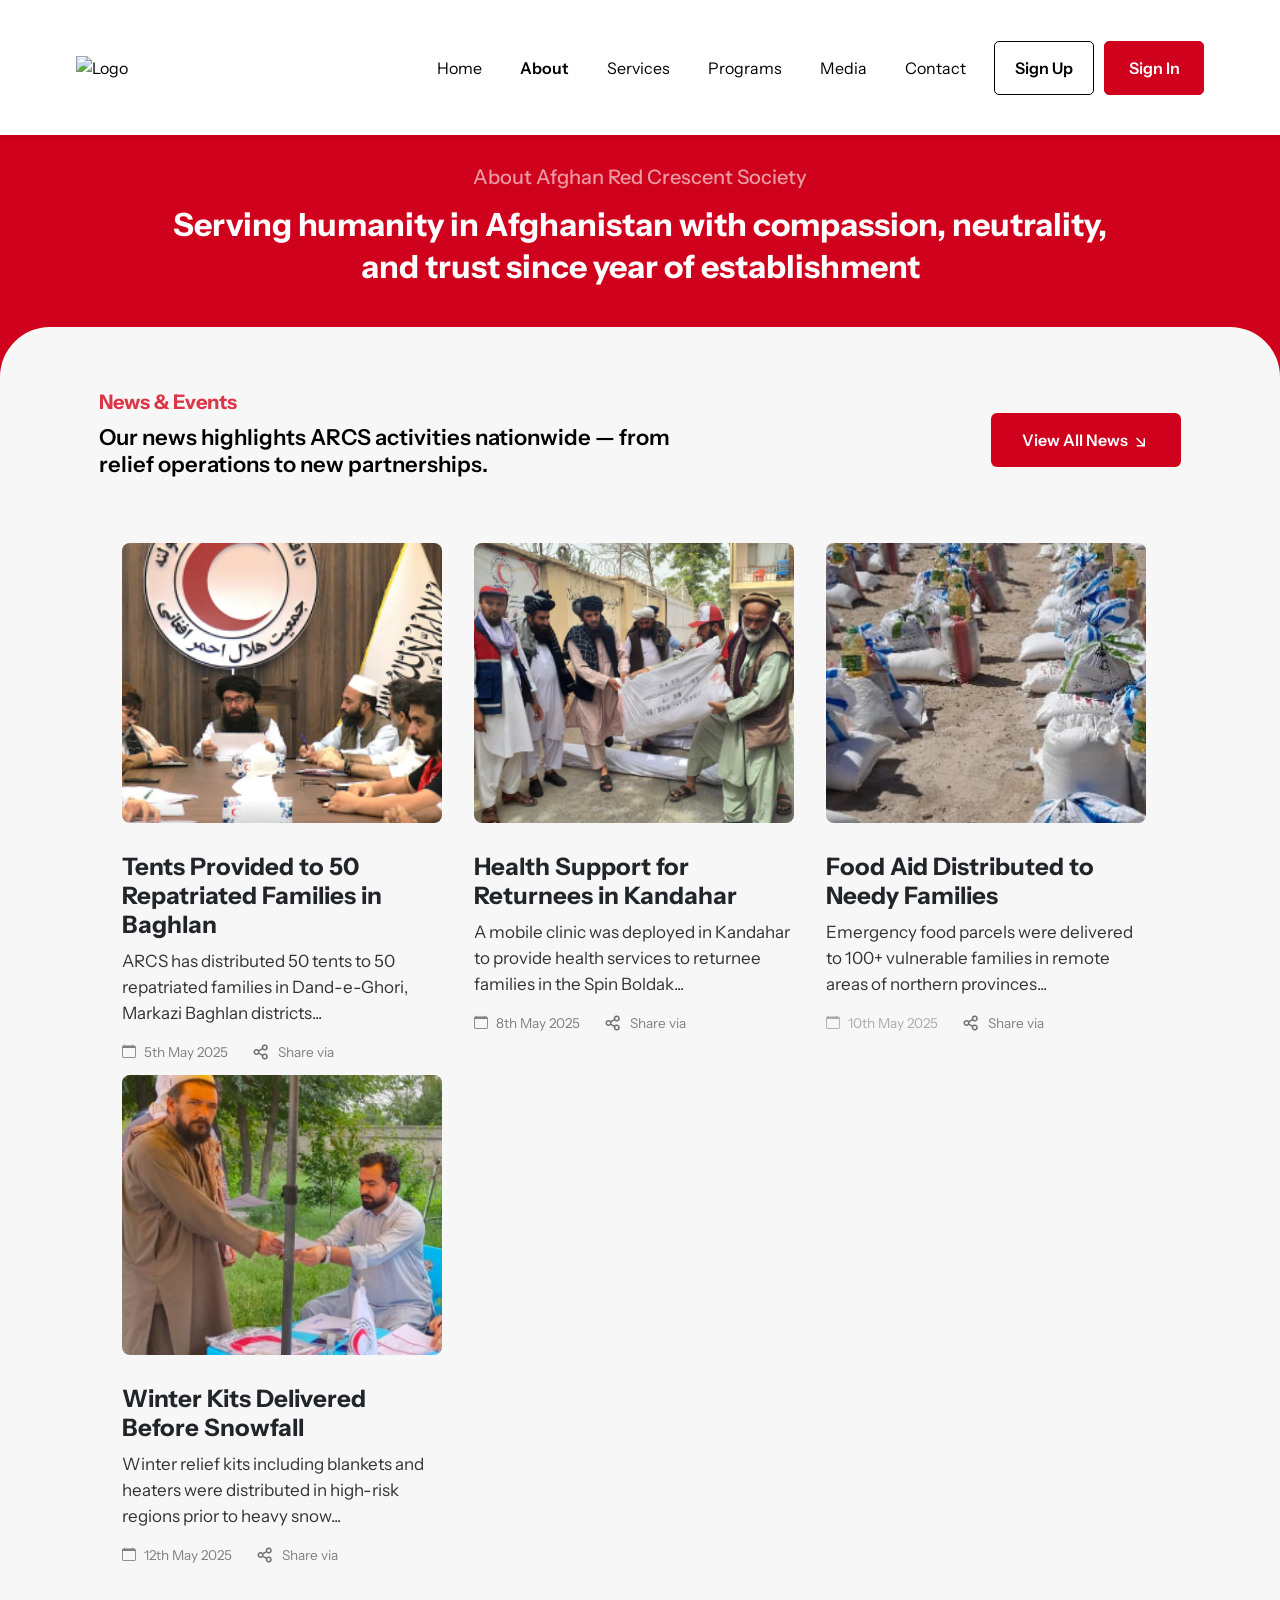
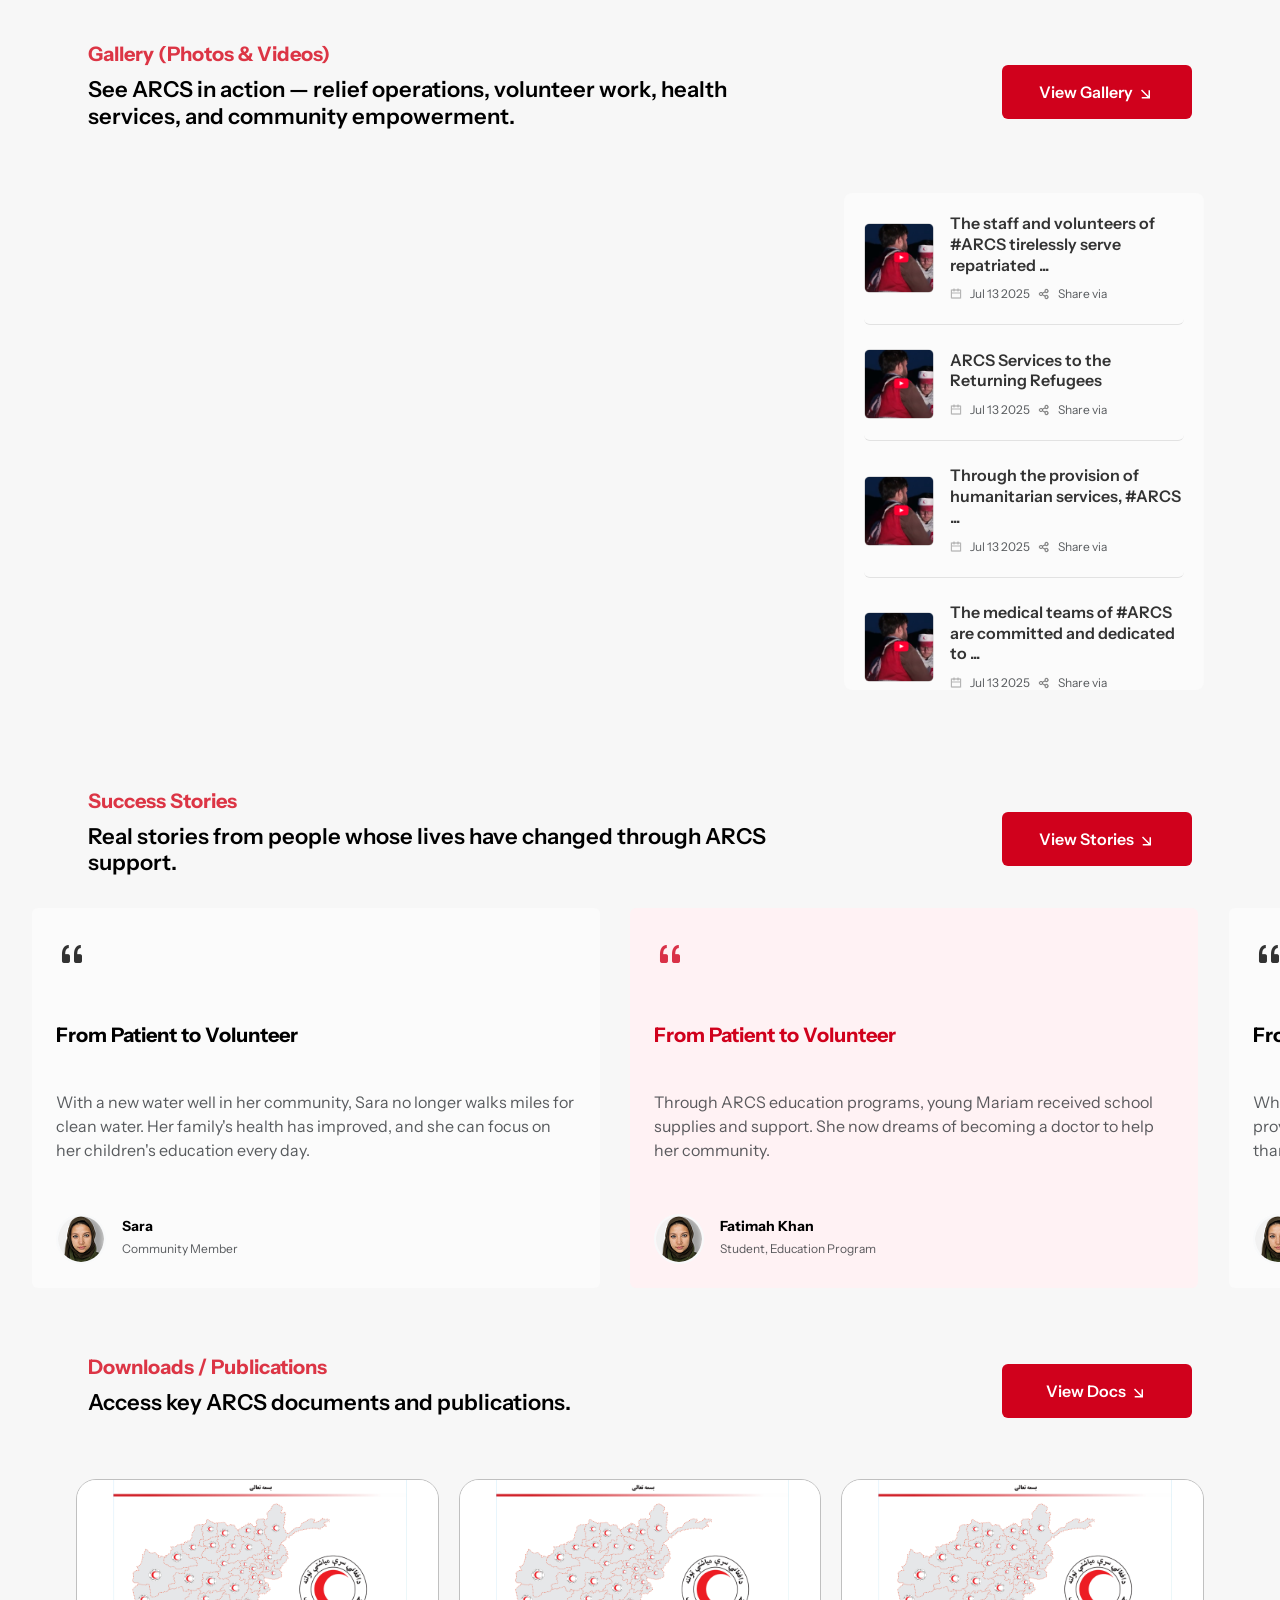
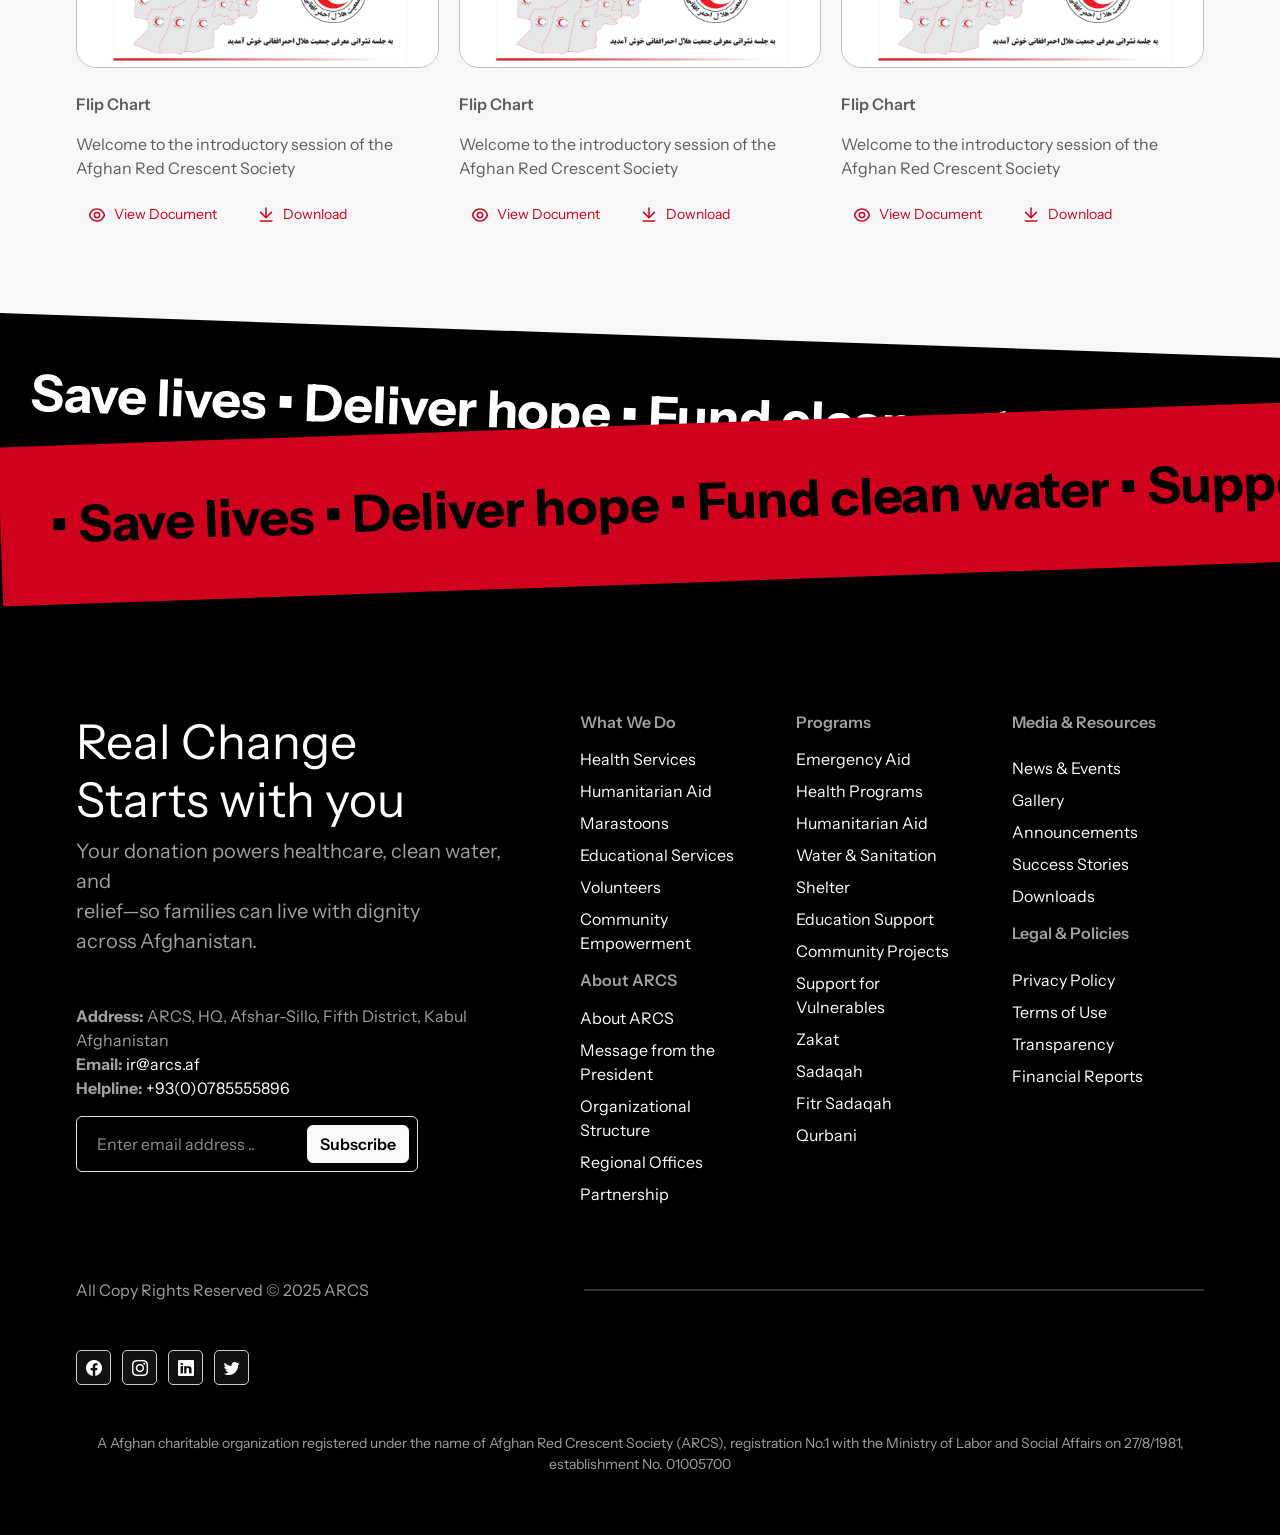
==== commit 489ede0f: "done" ====
--- a/about/index.html
+++ b/about/index.html
@@ -795,6 +795,9 @@
         </div>
     </footer>
     <!-- footer section ends here -->
+     <!-- Bootstrap JS (with Popper) -->
+<script src="https://cdn.jsdelivr.net/npm/bootstrap@5.3.3/dist/js/bootstrap.bundle.min.js"></script>
+
 </body>
 
 </html>
--- a/styles/index.css
+++ b/styles/index.css
@@ -193,11 +193,20 @@
 }
 
 .card-container {
-  width: 85%;
+  width: 81%;
   margin: 0 auto;
   display: flex;
   align-items: center;
   justify-content: space-between;
+}
+
+.card {
+  width: 352px !important;
+  display: flex;
+  align-items: flex-start;
+  justify-content: flex-start;
+  flex-direction: column;
+  height: 500px;
 }
 
 .card-body {
@@ -273,7 +282,9 @@
 .related-videos::-webkit-scrollbar {
   display: none;
 }
-
+.card-container {
+  gap: 2rem !important;
+}
 .video-item {
   transition: all 0.3s ease;
   cursor: pointer;
@@ -609,9 +620,57 @@
   .video-section .col-lg-4 {
     width: 100%;
   }
+  .red,
+  .black {
+    display: none !important;
+  }
+  footer {
+    margin-top: 0 !important;
+    padding: 40px 0 !important;
+  }
+  .related-videos {
+    display: none !important;
+  }
+  .navbar-collapse {
+    background-color: white;
+    position: fixed;
+    left: 0%;
+    width: 100%;
+    top: 135px;
+    z-index: 1;
+    padding: 40px 60px;
+  }
+  .sign-in-btn,
+  .sign-up-btn {
+    display: block !important;
+  }
+  .sign-up-btn {
+    color: black !important;
+  }
+  .sign-up-btn:hover{
+    color: white !important;
+  }
+  #mainNavbar {
+    max-width: none !important;
+  }
+  .navbar-collapse div:last-child {
+    margin-left: 0 !important;
+    margin-top: 40px;
+  }
 }
 
 /* mack screen responsive */
+@media (max-width: 460px) {
+  .card {
+    max-width: 90% !important;
+  }
+  .navbar-brand img {
+    max-height: 40px !important;
+  }
+  .story-card {
+    width: 450px !important;
+  }
+}
 
 @media (max-width: 1670px) {
   .card {
@@ -649,15 +708,6 @@
     flex-wrap: wrap;
     justify-content: flex-start;
     gap: 2rem;
-  }
-
-  .card {
-    width: 320px !important;
-    display: flex;
-    align-items: flex-start;
-    justify-content: flex-start;
-    flex-direction: column;
-    height: 500px;
   }
 
   .media-center-container {
